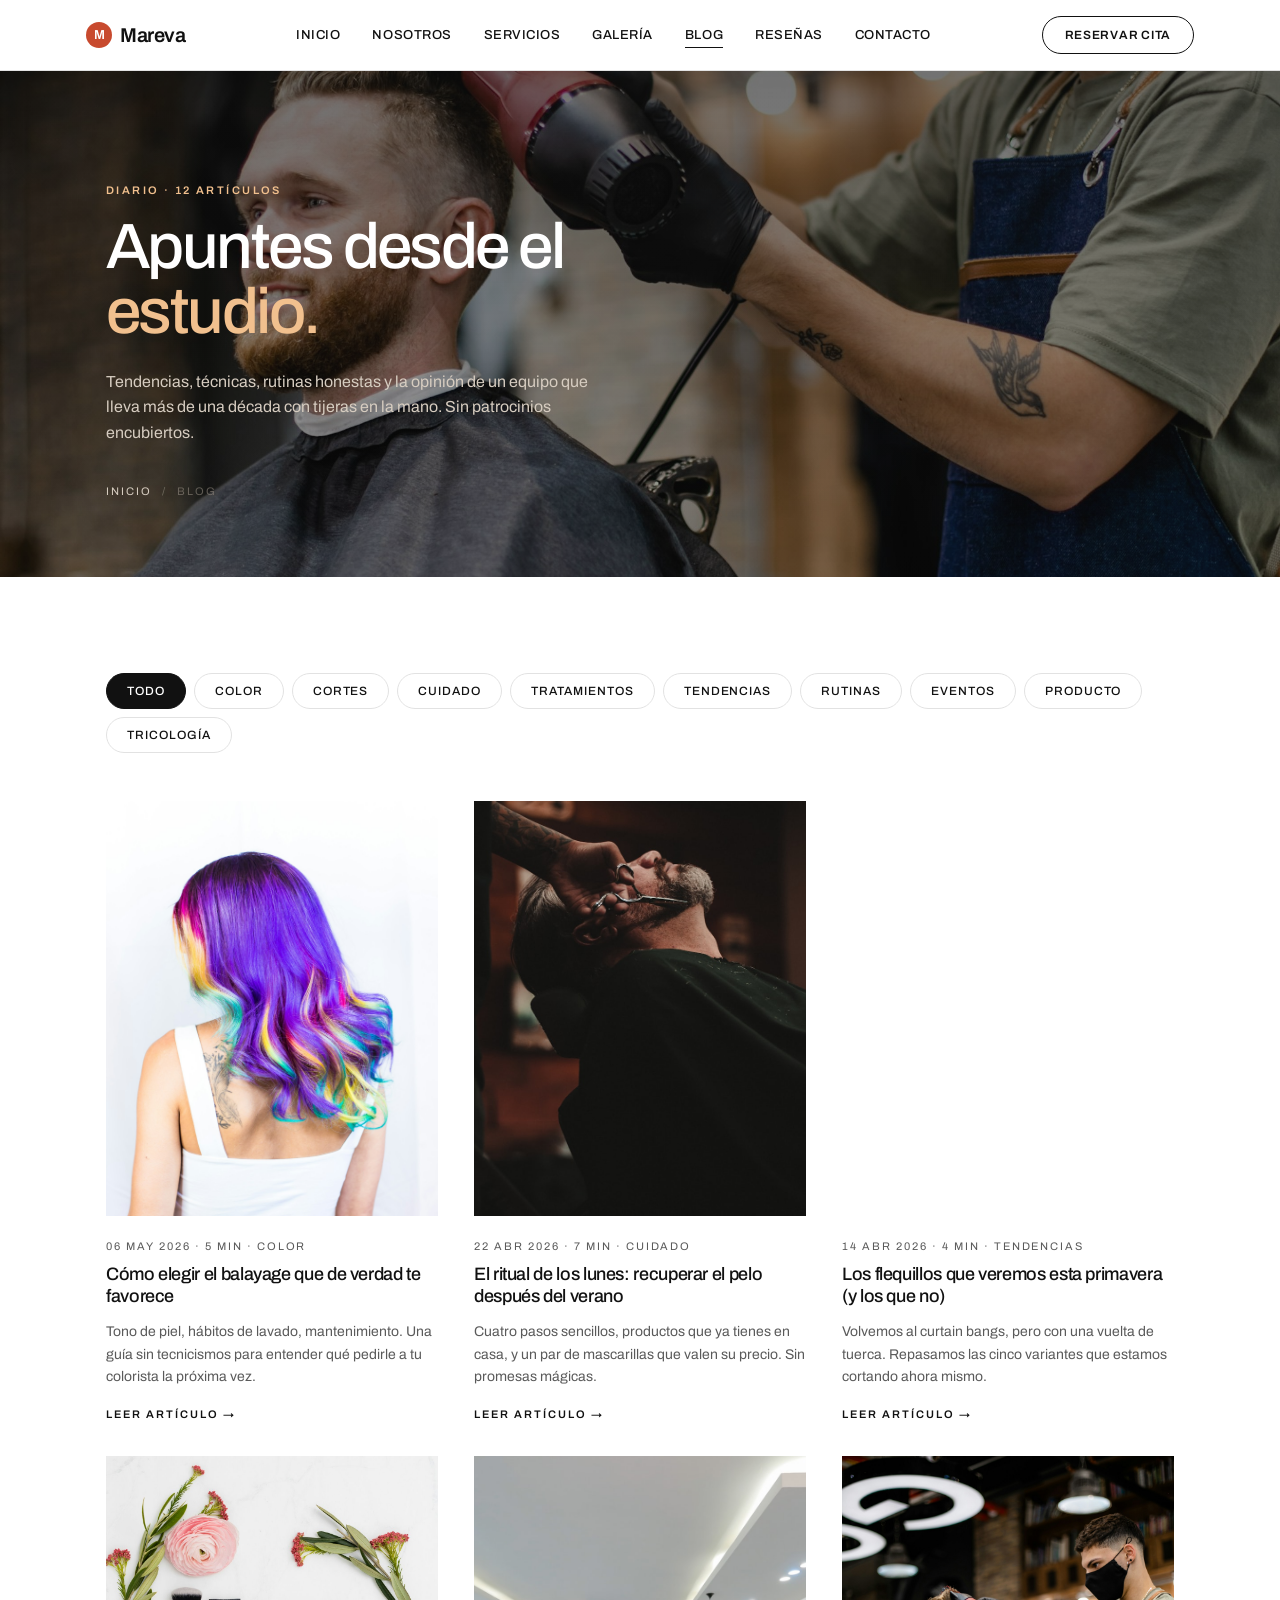
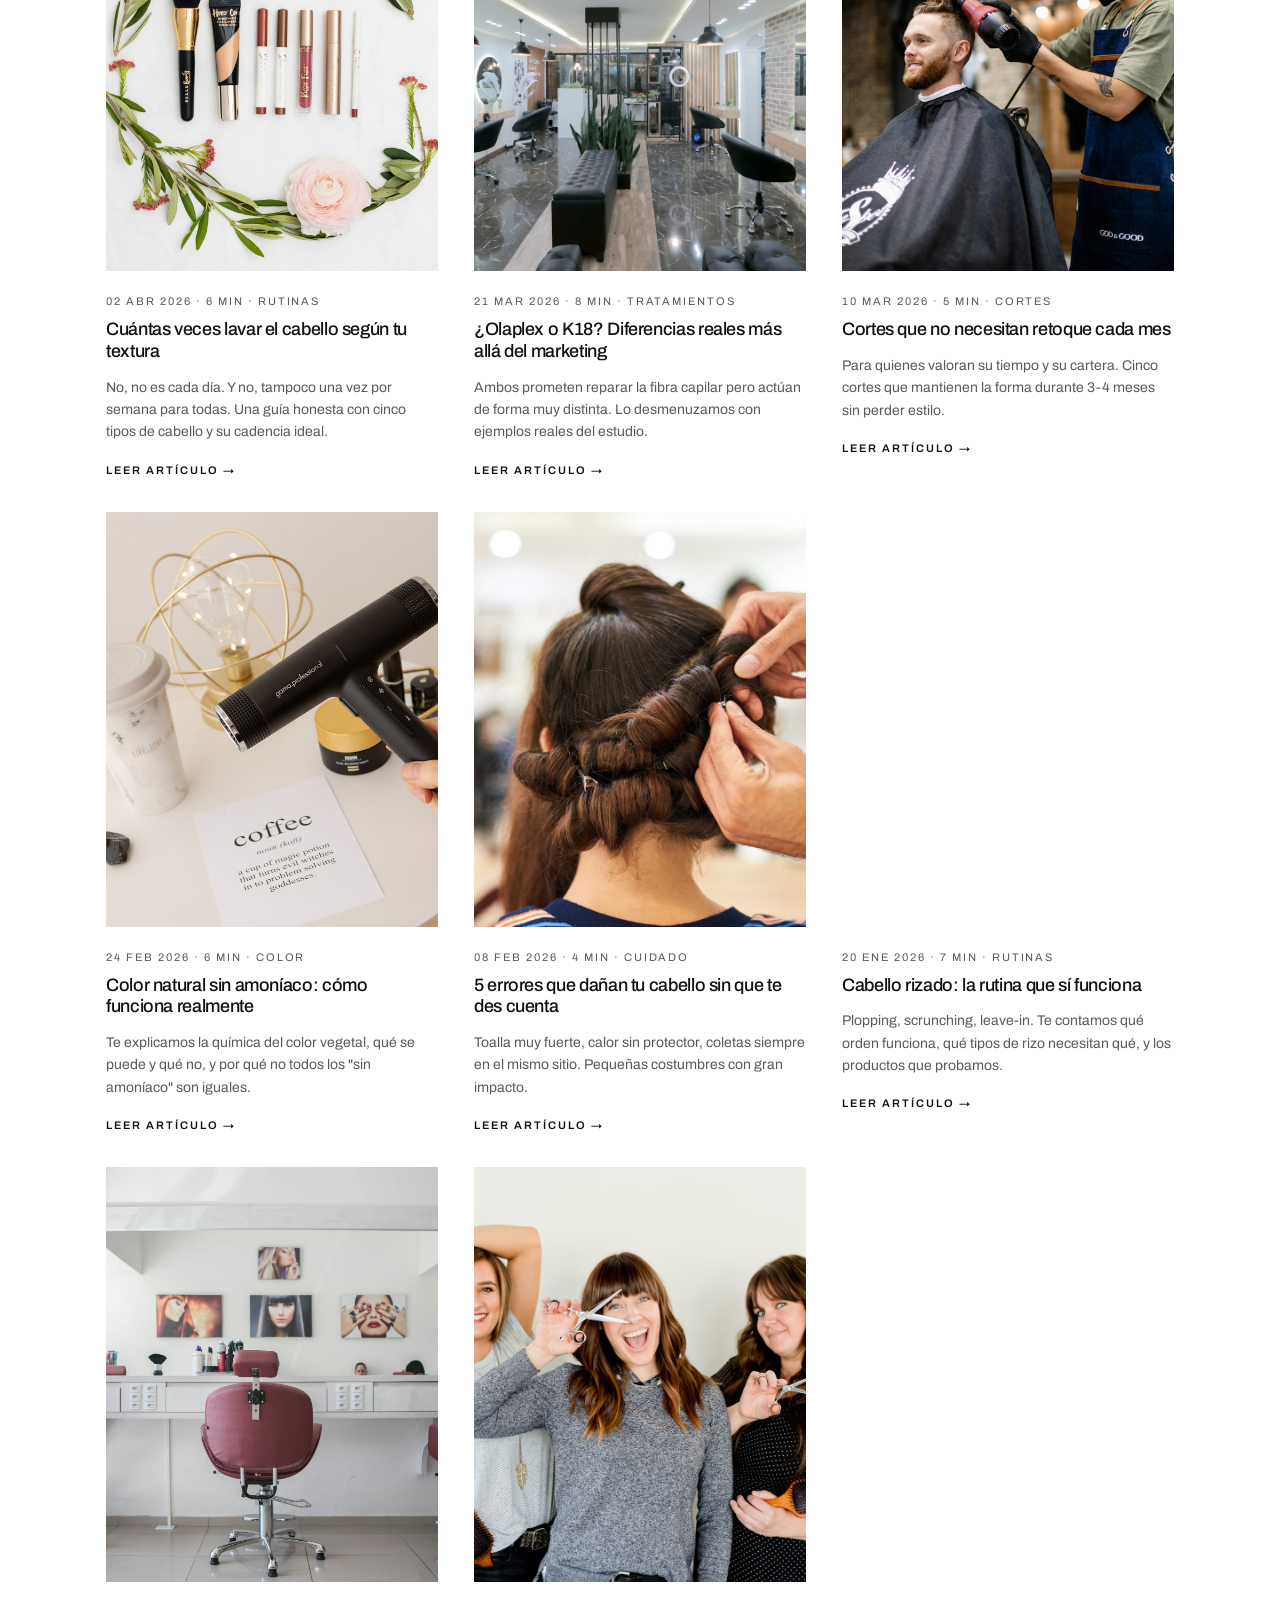
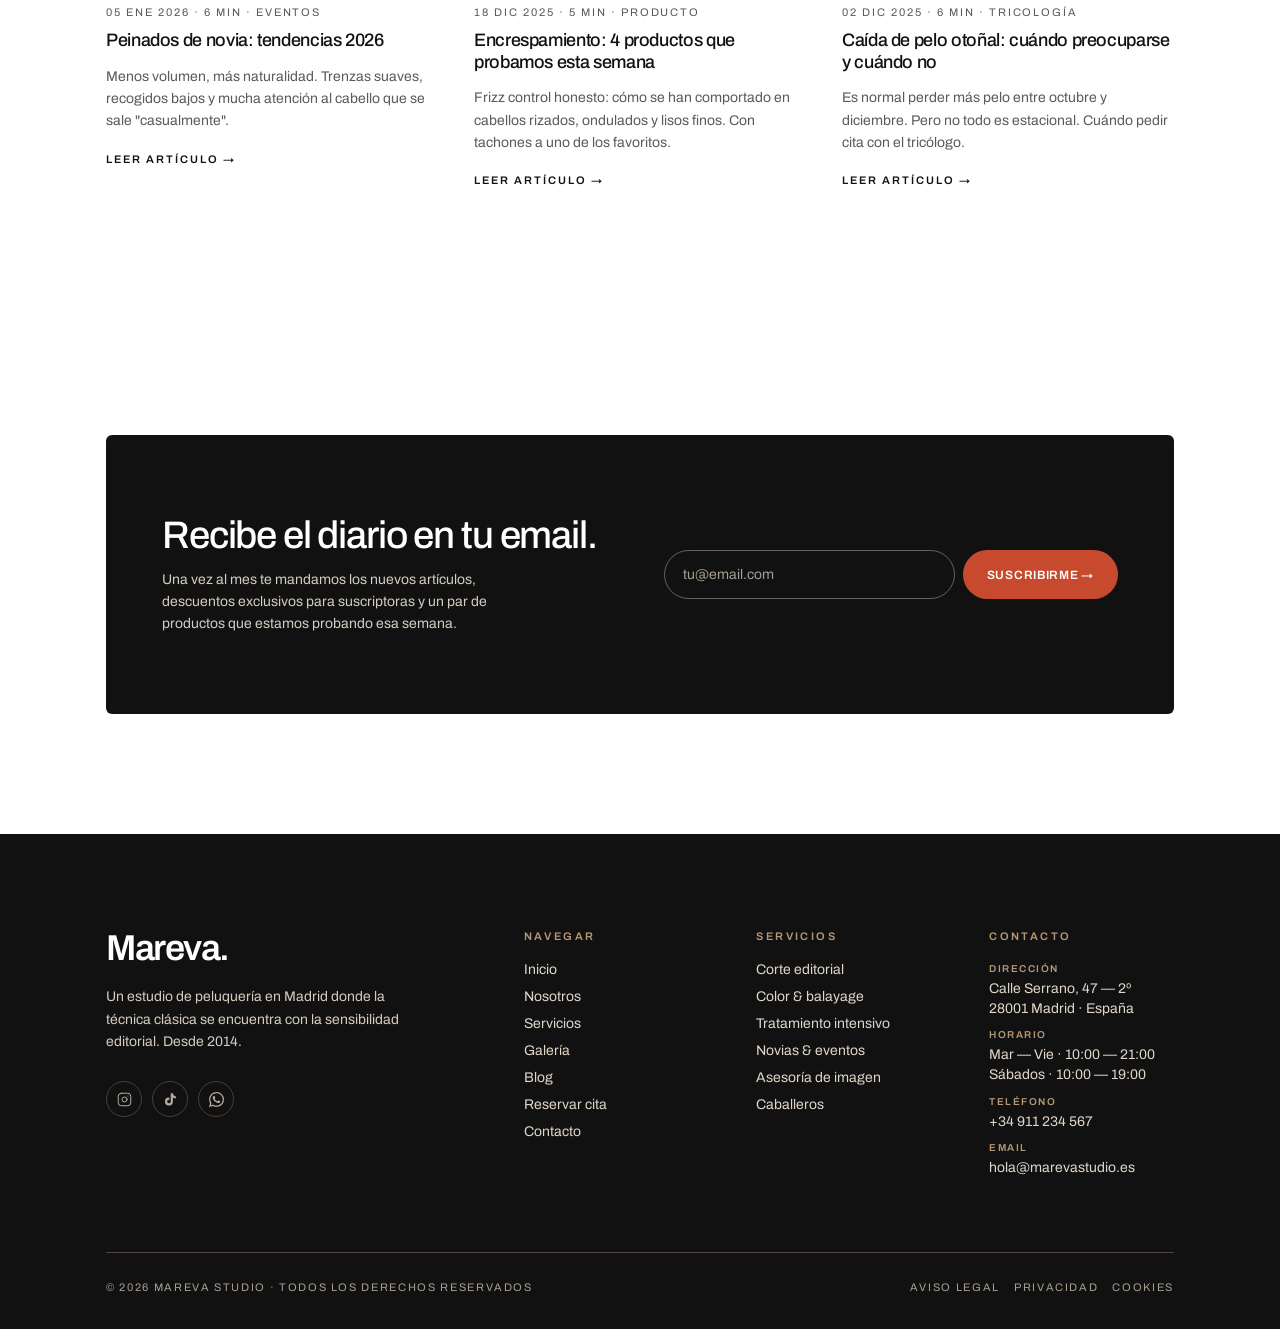
==== blog.html @ e7a245c0 "add: version extendida" ====
<!DOCTYPE html>
<html lang="es">
<head>
<meta charset="UTF-8" />
<meta name="viewport" content="width=device-width, initial-scale=1, viewport-fit=cover" />
<title>Diario · Mareva Studio</title>
<meta name="description" content="Artículos, tendencias, técnicas y rutinas. El diario del equipo de Mareva Studio." />
<link rel="preconnect" href="https://fonts.googleapis.com">
<link rel="preconnect" href="https://fonts.gstatic.com" crossorigin>
<link href="https://fonts.googleapis.com/css2?family=Archivo:wght@300;400;500;600;700&display=swap" rel="stylesheet">
<link rel="stylesheet" href="styles.css">
</head>
<body>

<header class="topbar is-solid" id="topbar">
  <div class="topbar-inner">
    <a href="index.html" class="brand"><span class="brand-mark">M</span> Mareva</a>
    <nav class="nav">
      <a href="index.html">Inicio</a>
      <a href="nosotros.html">Nosotros</a>
      <a href="servicios.html">Servicios</a>
      <a href="galeria.html">Galería</a>
      <a href="blog.html" class="active">Blog</a>
      <a href="reservas.html">Reseñas</a>
      <a href="contacto.html">Contacto</a>
    </nav>
    <a href="reservas.html" class="nav-cta">Reservar cita</a>
    <button class="menu-toggle" aria-label="Menú"><span></span><span></span><span></span></button>
  </div>
</header>

<!-- ============ PAGE HERO ============ -->
<section class="page-hero is-dark">
  <div class="page-hero-bg" style="--page-hero-img:url('images/photo-1605497788044-5a32c7078486.jpg')"></div>
  <div class="page-hero-content">
    <span class="eyebrow">Diario · 12 artículos</span>
    <h1>Apuntes desde el <em>estudio.</em></h1>
    <p class="lead">Tendencias, técnicas, rutinas honestas y la opinión de un equipo que lleva más de una década con tijeras en la mano. Sin patrocinios encubiertos.</p>
    <div class="breadcrumb"><a href="index.html">Inicio</a><span>/</span><span>Blog</span></div>
  </div>
</section>

<!-- ============ FILTROS + LISTADO ============ -->
<section>
  <div class="inner">
    <div class="blog-categories reveal" id="blog-categories"></div>
    <div id="blog-full" class="blog-grid stagger reveal"></div>
  </div>
</section>

<!-- ============ NEWSLETTER ============ -->
<section style="padding-bottom:120px">
  <div class="inner">
    <div class="newsletter reveal">
      <div>
        <h3>Recibe el diario en tu email.</h3>
        <p>Una vez al mes te mandamos los nuevos artículos, descuentos exclusivos para suscriptoras y un par de productos que estamos probando esa semana.</p>
      </div>
      <form class="newsletter-form" data-pretty>
        <input type="email" required placeholder="tu@email.com" />
        <button type="submit">Suscribirme →</button>
      </form>
    </div>
  </div>
</section>

<footer>
  <div class="inner">
    <div class="footer-grid">
      <div>
        <div class="footer-brand">Mareva.</div>
        <p class="footer-tag">Un estudio de peluquería en Madrid donde la técnica clásica se encuentra con la sensibilidad editorial. Desde 2014.</p>
        <div class="footer-social">
          <a href="#" aria-label="Instagram"><svg viewBox="0 0 24 24" fill="none" stroke="currentColor" stroke-width="1.6" stroke-linecap="round" stroke-linejoin="round"><rect x="2" y="2" width="20" height="20" rx="5"/><circle cx="12" cy="12" r="4"/><circle cx="17.5" cy="6.5" r="0.8" fill="currentColor" stroke="none"/></svg></a>
          <a href="#" aria-label="TikTok"><svg viewBox="0 0 24 24" fill="currentColor"><path d="M19.59 6.69a4.83 4.83 0 01-3.77-4.25V2h-3.45v13.67a2.89 2.89 0 01-2.88 2.5 2.89 2.89 0 01-2.89-2.89 2.89 2.89 0 012.89-2.89c.28 0 .54.04.79.1V9.01a6.27 6.27 0 00-.79-.05 6.34 6.34 0 00-6.34 6.34 6.34 6.34 0 006.34 6.34 6.34 6.34 0 006.33-6.34V8.69a8.18 8.18 0 004.78 1.52V6.72a4.85 4.85 0 01-1.01-.03z"/></svg></a>
          <a href="#" aria-label="WhatsApp"><svg viewBox="0 0 24 24" fill="currentColor"><path d="M17.472 14.382c-.297-.149-1.758-.867-2.03-.967-.273-.099-.471-.148-.67.15-.197.297-.767.966-.94 1.164-.173.199-.347.223-.644.075-.297-.15-1.255-.463-2.39-1.475-.883-.788-1.48-1.761-1.653-2.059-.173-.297-.018-.458.13-.606.134-.133.298-.347.446-.52.149-.174.198-.298.298-.497.099-.198.05-.371-.025-.52-.075-.149-.669-1.612-.916-2.207-.242-.579-.487-.5-.669-.51-.173-.008-.371-.01-.57-.01-.198 0-.52.074-.792.372-.272.297-1.04 1.016-1.04 2.479 0 1.462 1.065 2.875 1.213 3.074.149.198 2.096 3.2 5.077 4.487.709.306 1.262.489 1.694.625.712.227 1.36.195 1.871.118.571-.085 1.758-.719 2.006-1.413.248-.694.248-1.289.173-1.413-.074-.124-.272-.198-.57-.347m-5.421 7.403h-.004a9.87 9.87 0 01-5.031-1.378l-.361-.214-3.741.982.998-3.648-.235-.374a9.86 9.86 0 01-1.51-5.26c.001-5.45 4.436-9.884 9.888-9.884 2.64 0 5.122 1.03 6.988 2.898a9.825 9.825 0 012.893 6.994c-.003 5.45-4.437 9.884-9.885 9.884m8.413-18.297A11.815 11.815 0 0012.05 0C5.495 0 .16 5.335.157 11.892c0 2.096.547 4.142 1.588 5.945L.057 24l6.305-1.654a11.882 11.882 0 005.683 1.448h.005c6.554 0 11.89-5.335 11.893-11.893a11.821 11.821 0 00-3.48-8.413z"/></svg></a>
        </div>
      </div>
      <div><h6>Navegar</h6><ul><li><a href="index.html">Inicio</a></li><li><a href="nosotros.html">Nosotros</a></li><li><a href="servicios.html">Servicios</a></li><li><a href="galeria.html">Galería</a></li><li><a href="blog.html">Blog</a></li><li><a href="reservas.html">Reservar cita</a></li><li><a href="contacto.html">Contacto</a></li></ul></div>
      <div><h6>Servicios</h6><ul><li><a href="servicios.html#cortes">Corte editorial</a></li><li><a href="servicios.html#color">Color &amp; balayage</a></li><li><a href="servicios.html#tratamientos">Tratamiento intensivo</a></li><li><a href="servicios.html#eventos">Novias &amp; eventos</a></li><li><a href="servicios.html#asesoria">Asesoría de imagen</a></li><li><a href="servicios.html#cortes">Caballeros</a></li></ul></div>
      <div><h6>Contacto</h6><ul class="footer-contact-list"><li><strong>Dirección</strong>Calle Serrano, 47 — 2º<br>28001 Madrid · España</li><li><strong>Horario</strong>Mar — Vie · 10:00 — 21:00<br>Sábados · 10:00 — 19:00</li><li><strong>Teléfono</strong>+34 911 234 567</li><li><strong>Email</strong>hola@marevastudio.es</li></ul></div>
    </div>
    <div class="footer-bottom">
      <span>© 2026 Mareva Studio · Todos los derechos reservados</span>
      <div class="footer-bottom-links"><a href="#">Aviso legal</a><a href="#">Privacidad</a><a href="#">Cookies</a></div>
    </div>
  </div>
</footer>

<script src="data.js"></script>
<script src="script.js"></script>
</body>
</html>
---- styles.css ----
/* ============================================================
   Mareva Studio · Estilos compartidos multipágina
   - Tipografía Archivo · Paleta blanco/ink/terracota
   - Sistema de animaciones (reveal, stagger, parallax)
   - Microinteracciones (ripple, magnetic hover, lift)
   ============================================================ */

:root{
  --bg:        #ffffff;
  --bg-2:      #f5f5f5;
  --bg-3:      #ebebeb;
  --bg-4:      #e2e2e2;
  --ink:       #111111;
  --ink-2:     #5a5a5a;
  --ink-3:     #8a8a8a;
  --line:      #e2e2e2;
  --line-2:    #d6d6d6;
  --accent:    #c84a2e;
  --accent-2:  #a83d24;
  --gold:      #b9923a;
  --shadow:    0 1px 2px rgba(17,17,17,.04), 0 12px 32px -16px rgba(17,17,17,.18);
  --shadow-lg: 0 25px 50px -12px rgba(17,17,17,.25);
  --display: "Archivo", system-ui, sans-serif;
  --sans:    "Archivo", system-ui, sans-serif;
  --ease:    cubic-bezier(.22,.61,.36,1);
}

*{box-sizing:border-box;margin:0;padding:0}
html{scroll-behavior:smooth}
html,body{color:var(--ink);font-family:var(--sans);font-weight:400;-webkit-font-smoothing:antialiased}
body{
  overflow-x:hidden;
  background:var(--bg);
  min-height:100vh;
}
body.has-fixed-bg{
  background-image:
    linear-gradient(oklch(0 0 0 / .55), oklch(0 0 0 / .55)),
    var(--page-bg, url('images/photo-1521590832167-7bcbfaa6381f.jpg'));
  background-attachment:fixed;
  background-size:cover;
  background-position:center;
}
.inner{max-width:1180px;margin:0 auto;width:100%}
img{display:block;max-width:100%}
a{color:inherit;text-decoration:none}
button{font:inherit;color:inherit;background:none;border:0;cursor:pointer;touch-action:manipulation}
a{touch-action:manipulation}
::selection{background:var(--accent);color:var(--bg)}

/* =================== TOPBAR =================== */
.topbar{
  position:fixed;top:0;left:0;right:0;z-index:50;
  transition: background .3s, color .3s, padding .3s, box-shadow .3s;
  color:var(--bg);
}
.topbar-inner{
  max-width:1180px;margin:0 auto;
  display:flex;align-items:center;justify-content:space-between;
  padding:22px 36px;
  transition: padding .3s;
}
.topbar.scrolled{
  background:var(--bg);color:var(--ink);
  border-bottom:1px solid var(--line);
  box-shadow:0 1px 0 rgba(17,17,17,.04);
}
.topbar.scrolled .topbar-inner{padding:14px 36px}
/* Páginas internas (no hero a pantalla completa) ya empiezan con topbar sólido */
.topbar.is-solid{
  background:var(--bg);color:var(--ink);
  border-bottom:1px solid var(--line);
}
.topbar.is-solid .topbar-inner{padding:16px 36px}
.brand{
  font-family:var(--sans);font-weight:600;
  font-size:20px;letter-spacing:-0.02em;
  display:inline-flex;align-items:center;gap:8px;
}
.brand-mark{
  display:inline-block;
  width:26px;height:26px;border-radius:50%;
  background:var(--accent);color:#fff;
  font-size:13px;font-weight:600;letter-spacing:0;
  display:flex;align-items:center;justify-content:center;
  transition:transform .3s var(--ease);
}
.brand:hover .brand-mark{transform:rotate(-12deg) scale(1.06)}
.nav{display:flex;gap:32px;align-items:center}
.nav a{
  font-size:13px;font-weight:500;letter-spacing:0.04em;
  position:relative;padding:6px 0;text-transform:uppercase;
}
.nav a::after{
  content:"";position:absolute;left:0;bottom:0;height:1px;width:0;
  background:currentColor;transition:width .25s;
}
.nav a:hover::after, .nav a.active::after{width:100%}
.nav-cta{
  padding:11px 22px;border:1px solid currentColor;
  border-radius:999px;font-size:12px;font-weight:600;
  letter-spacing:0.06em;text-transform:uppercase;
  transition: background .2s, color .2s, transform .2s;
  position:relative;overflow:hidden;
}
.topbar.scrolled .nav-cta:hover, .topbar.is-solid .nav-cta:hover{background:var(--ink);color:var(--bg)}
.topbar:not(.scrolled):not(.is-solid) .nav-cta:hover{background:var(--bg);color:var(--ink)}
.nav-cta:active{transform:scale(.97)}

/* Burguer menú móvil */
.menu-toggle{
  display:none;
  width:40px;height:40px;border:1px solid currentColor;border-radius:50%;
  align-items:center;justify-content:center;
  position:relative;
}
.menu-toggle span{
  width:16px;height:1px;background:currentColor;
  position:absolute;left:50%;top:50%;transform:translate(-50%,-50%);
  transition:transform .25s var(--ease), opacity .2s;
}
.menu-toggle span:nth-child(1){transform:translate(-50%,-5px)}
.menu-toggle span:nth-child(3){transform:translate(-50%,5px)}
.menu-open .menu-toggle span:nth-child(1){transform:translate(-50%,0) rotate(45deg)}
.menu-open .menu-toggle span:nth-child(2){opacity:0}
.menu-open .menu-toggle span:nth-child(3){transform:translate(-50%,0) rotate(-45deg)}

/* =================== HERO HOME =================== */
.hero{
  position:relative;
  width:100%;height:92vh;min-height:620px;
  overflow:hidden;
}
.hero-img{
  position:absolute;inset:0;
  background:
    linear-gradient(180deg, oklch(.22 .02 50 / .55) 0%, oklch(.22 .02 50 / .15) 30%, oklch(.22 .02 50 / .6) 100%),
    var(--hero-img, url('images/photo-1521590832167-7bcbfaa6381f.jpg'));
  background-size: cover;
  background-position: center;
  transform-origin: center center;
  transition: transform .2s linear;
}
.hero-content{
  position:absolute;inset:0;
  display:flex;flex-direction:column;justify-content:flex-end;
  max-width:1180px;margin:0 auto;
  padding: 0 56px 140px;
  color:var(--bg);
}
.hero h1{
  font-family:var(--display);
  font-weight:500;
  font-size: clamp(40px, 5.5vw, 88px);
  line-height: 1;
  letter-spacing: -0.04em;
  max-width: 14ch;
  opacity:0;transform:translateY(24px);
  animation:hero-rise .8s var(--ease) .1s forwards;
}
.hero h1 em{font-style:normal;color:oklch(1 0 0 / .7)}
.hero-bottom{
  margin-top:36px;
  display:flex;justify-content:space-between;align-items:end;
  border-top:1px solid oklch(1 0 0 / .3);padding-top:22px;
  opacity:0;transform:translateY(16px);
  animation:hero-rise .8s var(--ease) .35s forwards;
}
.hero-bottom p{
  max-width:46ch;font-size:15px;line-height:1.55;
  color:oklch(1 0 0 / .85);
}
.hero-cta{
  display:inline-flex;align-items:center;gap:12px;
  padding:16px 28px;background:var(--bg);color:var(--ink);
  border-radius:999px;font-size:13px;font-weight:600;
  letter-spacing:0.06em;text-transform:uppercase;
  transition: transform .2s, background .2s, color .2s, box-shadow .25s;
  position:relative;overflow:hidden;
}
.hero-cta:hover{background:var(--accent);color:var(--bg);transform:translateY(-2px);box-shadow:0 14px 30px -10px rgba(200,74,46,.45)}
.hero-cta:active{transform:translateY(0) scale(.98)}

.scroll-tag{
  position:absolute;left:36px;top:50%;
  font-size:10px;letter-spacing:0.3em;
  text-transform:uppercase;color:oklch(1 0 0 / .7);
  writing-mode:vertical-rl;transform:rotate(180deg);
  display:flex;align-items:center;gap:14px;
}
.scroll-tag::after{
  content:"";width:1px;height:60px;background:currentColor;opacity:.6;
  animation:scroll-pulse 2s ease-in-out infinite;
}
@keyframes hero-rise{to{opacity:1;transform:translateY(0)}}
@keyframes scroll-pulse{
  0%,100%{transform:scaleY(.4);transform-origin:top;opacity:.4}
  50%{transform:scaleY(1);transform-origin:top;opacity:1}
}

/* =================== PAGE HEROES (subpáginas) =================== */
.page-hero{
  position:relative;
  padding:180px 0 80px;
  background:var(--bg-2);
  overflow:hidden;
}
.page-hero.is-dark{
  background:var(--ink);color:var(--bg);
}
.page-hero-bg{
  position:absolute;inset:0;
  background:
    linear-gradient(180deg, rgba(17,17,17,.62), rgba(17,17,17,.4)),
    var(--page-hero-img, url('images/photo-1560066984-138dadb4c035.jpg'));
  background-size:cover;background-position:center;
  z-index:0;will-change:transform;
}
.page-hero.is-dark .page-hero-content{position:relative;z-index:1;color:var(--bg)}
.page-hero-content{
  max-width:1180px;margin:0 auto;
  padding:0 56px;position:relative;z-index:1;
}
.page-hero .eyebrow{
  font-size:11px;letter-spacing:.22em;text-transform:uppercase;
  color:var(--accent);font-weight:600;margin-bottom:18px;
  display:inline-block;
}
.page-hero.is-dark .eyebrow{color:#f1c08e}
.page-hero h1{
  font-family:var(--display);font-weight:500;
  font-size:clamp(36px, 5vw, 76px);
  line-height:1.02;letter-spacing:-.04em;
  max-width:18ch;margin-bottom:24px;
}
.page-hero h1 em{font-style:normal;color:var(--accent)}
.page-hero.is-dark h1 em{color:#f1c08e}
.page-hero p.lead{
  font-size:16px;line-height:1.6;color:var(--ink-2);
  max-width:54ch;
}
.page-hero.is-dark p.lead{color:oklch(.85 .02 70)}
.breadcrumb{
  margin-top:40px;font-size:11px;letter-spacing:.18em;text-transform:uppercase;
  color:var(--ink-3);display:flex;gap:10px;align-items:center;
}
.breadcrumb a{color:var(--ink-2);transition:color .2s}
.breadcrumb a:hover{color:var(--accent)}
.breadcrumb span{opacity:.5}
.page-hero.is-dark .breadcrumb{color:oklch(.7 .02 70)}
.page-hero.is-dark .breadcrumb a{color:oklch(.85 .02 70)}

/* =================== SECCIONES BASE =================== */
section{padding:96px 0;position:relative}
section > .inner{padding:0 56px}
.section-title{
  font-family:var(--display);font-weight:500;
  font-size: clamp(28px, 3.4vw, 52px);
  line-height:1.05;letter-spacing:-.035em;
  margin-bottom:56px;
  max-width: 16ch;
}
.section-title em{color:var(--accent);font-style:normal}
.eyebrow{
  font-size:11px;letter-spacing:.22em;text-transform:uppercase;
  color:var(--accent);font-weight:600;
}
.section-header{
  display:flex;justify-content:space-between;align-items:flex-end;
  gap:40px;margin-bottom:56px;flex-wrap:wrap;
}
.section-header .section-title{margin-bottom:0}
.section-header .section-link{
  font-size:12px;letter-spacing:.14em;text-transform:uppercase;
  color:var(--ink);font-weight:600;
  display:inline-flex;align-items:center;gap:8px;
  border-bottom:1px solid currentColor;padding-bottom:4px;
  transition:color .2s, gap .25s var(--ease);
}
.section-header .section-link:hover{color:var(--accent);gap:14px}

/* =================== NOSOTROS (about) =================== */
#nosotros{background:var(--bg)}
.about{
  display:grid;grid-template-columns: 1fr 1fr;gap:80px;align-items:center;
}
.about-img{
  aspect-ratio: 4/3;
  background:
    linear-gradient(rgba(17,17,17,.05), rgba(17,17,17,.05)),
    var(--about-img, url('images/photo-1522337660859-02fbefca4702.jpg'));
  background-size:cover;
  background-position: center;
  position:relative;
  transition: transform .8s var(--ease);
  overflow:hidden;
}
.about-img.reveal.is-visible{transform:scale(1)}
.about-text p{font-size:15px;line-height:1.65;color:var(--ink-2);margin-bottom:18px;max-width:50ch}
.about-text p strong{color:var(--ink);font-weight:600}
.about-text .signature{
  font-family:var(--display);font-weight:500;font-size:24px;letter-spacing:-.02em;
  color:var(--ink);margin-top:36px;
}
.about-text .sig-name{
  font-size:12px;letter-spacing:0.18em;
  text-transform:uppercase;color:var(--ink-2);margin-top:10px;
}

/* =================== SERVICIOS (lista filas) =================== */
#servicios{background:var(--bg-2)}
.services-grid{
  display:flex;flex-direction:column;
  border-top:1px solid var(--line);
}
.service-row{
  display:grid;grid-template-columns: 1.4fr 2fr 1fr 60px;
  gap:32px;align-items:center;
  padding:38px 0;border-bottom:1px solid var(--line);
  cursor:pointer;transition: padding .25s var(--ease), background .25s;
  position:relative;
}
.service-row:hover{padding-left:24px;padding-right:24px;background:var(--bg-3)}
.service-row .name{
  font-family:var(--display);font-weight:500;
  font-size: clamp(20px, 2vw, 28px);line-height:1.05;letter-spacing:-.025em;
  transition:color .25s;
}
.service-row:hover .name{color:var(--accent)}
.service-row .desc{
  font-size:14px;line-height:1.55;color:var(--ink-2);
}
.service-row .price{
  font-family:var(--display);font-weight:500;font-size:20px;text-align:right;letter-spacing:-.02em;
}
.service-row .price small{
  display:block;font-style:normal;font-family:var(--sans);
  font-size:10px;letter-spacing:0.18em;color:var(--ink-2);text-transform:uppercase;margin-top:4px;
}
.service-row .arr{
  width:50px;height:50px;border:1px solid var(--ink);border-radius:50%;
  display:flex;align-items:center;justify-content:center;
  transition: background .25s, color .25s, transform .25s;
}
.service-row:hover .arr{background:var(--ink);color:var(--bg);transform:rotate(-45deg)}

/* Encabezado de categoría dentro de servicios.html */
.svc-category{
  font-family:var(--display);font-weight:500;
  font-size:24px;letter-spacing:-.02em;
  margin:60px 0 8px;padding-bottom:12px;
  border-bottom:1px solid var(--line);
  display:flex;justify-content:space-between;align-items:flex-end;
  color:var(--ink);
}
.svc-category small{
  font-family:var(--sans);font-weight:500;font-size:11px;
  letter-spacing:.18em;text-transform:uppercase;color:var(--ink-2);
}
.svc-category:first-child{margin-top:0}

/* Add-ons grid */
.addons-grid{
  display:grid;grid-template-columns:repeat(3,1fr);gap:20px;
  margin-top:36px;
}
.addon{
  border:1px solid var(--line);padding:28px;background:var(--bg);
  transition:border-color .25s, transform .25s var(--ease);
}
.addon:hover{border-color:var(--ink);transform:translateY(-3px)}
.addon h4{
  font-family:var(--display);font-weight:500;font-size:18px;letter-spacing:-.02em;
  margin-bottom:8px;
}
.addon p{font-size:13px;color:var(--ink-2);line-height:1.55;margin-bottom:14px}
.addon .addon-price{font-size:11px;letter-spacing:.18em;text-transform:uppercase;color:var(--accent);font-weight:600}

/* Tarjeta regalo / paquetes destacados */
.giftcard-band{
  background:var(--ink);color:var(--bg);
  padding:64px 56px;border-radius:6px;
  display:grid;grid-template-columns:2fr 1fr;gap:40px;align-items:center;
  margin-top:80px;position:relative;overflow:hidden;
}
.giftcard-band::before{
  content:"";position:absolute;inset:auto -80px -80px auto;
  width:280px;height:280px;border-radius:50%;
  background:radial-gradient(circle, rgba(200,74,46,.5), transparent 70%);
  filter:blur(40px);
}
.giftcard-band h3{
  font-family:var(--display);font-weight:500;
  font-size:clamp(28px, 3vw, 38px);letter-spacing:-.03em;line-height:1.1;
  margin-bottom:14px;
}
.giftcard-band p{font-size:15px;line-height:1.55;color:oklch(.85 .02 70);max-width:46ch}
.giftcard-band .modal-cta{
  width:fit-content;
  display:inline-flex;
  background:var(--accent);
}
.giftcard-band .modal-cta:hover{background:#fff;color:var(--ink)}

/* Filas de pase / packs */
.packs-grid{
  display:grid;grid-template-columns:repeat(3,1fr);gap:24px;margin-top:40px;
}
.pack{
  border:1px solid var(--line);padding:36px 32px;background:var(--bg);
  display:flex;flex-direction:column;gap:18px;
  transition: border-color .25s, transform .25s var(--ease), box-shadow .3s;
  position:relative;
}
.pack:hover{border-color:var(--ink);transform:translateY(-4px);box-shadow:var(--shadow)}
.pack.featured{border-color:var(--ink);background:var(--ink);color:var(--bg)}
.pack.featured small{color:oklch(.85 .02 70)}
.pack.featured .pack-tag{background:var(--accent);color:#fff}
.pack-tag{
  position:absolute;top:-10px;left:24px;
  font-size:10px;letter-spacing:.18em;text-transform:uppercase;
  background:var(--ink);color:#fff;padding:5px 10px;font-weight:600;
}
.pack h4{
  font-family:var(--display);font-weight:500;font-size:22px;letter-spacing:-.02em;
}
.pack .pack-price{
  font-family:var(--display);font-weight:500;font-size:36px;letter-spacing:-.04em;line-height:1;
}
.pack .pack-price small{font-family:var(--sans);font-size:12px;font-weight:500;letter-spacing:.14em;text-transform:uppercase;color:var(--ink-2);display:block;margin-top:4px}
.pack ul{list-style:none;display:flex;flex-direction:column;gap:8px;font-size:14px;color:var(--ink-2)}
.pack.featured ul{color:oklch(.88 .02 70)}
.pack ul li{padding-left:20px;position:relative}
.pack ul li::before{content:"";position:absolute;left:0;top:9px;width:10px;height:1px;background:var(--accent)}
.pack .modal-cta{margin-top:auto;width:100%;justify-content:center}

/* Modal Base */
.modal-backdrop{
  position:fixed;inset:0;z-index:80;
  background:oklch(0 0 0 / .4);
  backdrop-filter: blur(8px);
  opacity:0;pointer-events:none;
  transition:opacity .4s cubic-bezier(.4, 0, .2, 1);
  display:flex;align-items:center;justify-content:center;
}
.modal-backdrop.open{opacity:1;pointer-events:auto}

.modal-desktop{
  background:var(--bg);width:min(1080px, 90vw);max-height:85vh;overflow:hidden;
  display:grid;grid-template-columns: 1fr 1.2fr;
  box-shadow: 0 25px 50px -12px oklch(0 0 0 / .25);
  position: relative;
  opacity: 0; transform: scale(.95);
  transition: all .4s cubic-bezier(.2, .8, .2, 1);
}
.modal-backdrop.open .modal-desktop{opacity:1;transform:scale(1)}

.modal-desktop .m-img{
  position:relative;overflow:hidden;
  background:var(--svc-img, repeating-linear-gradient(135deg, oklch(.78 .04 50) 0 1px, oklch(.86 .03 55) 1px 9px));
  background-size:cover;background-position:center;
}
.modal-desktop .m-img::after{
  content:'';position:absolute;inset:0;
  background:linear-gradient(to bottom, transparent 60%, oklch(0 0 0 / .25));
}
.modal-desktop .m-content{padding:60px;overflow-y:auto}
.modal-desktop .modal-close{
  position:absolute;top:24px;right:24px;z-index:100;
}

.modal-body h3{
  font-family:var(--display);font-weight:500;
  font-size:36px;line-height:1.05;letter-spacing:-.03em;margin-bottom:24px;
}
.modal-body .lead{
  font-size:16px;line-height:1.6;color:var(--ink-2);margin-bottom:36px;
}
.modal-body h5{
  font-size:11px;letter-spacing:.22em;
  text-transform:uppercase;color:var(--ink);margin-bottom:16px;font-weight:600;
}
.modal-body ul{list-style:none;margin-bottom:32px}
.modal-body ul li{
  padding:14px 0;border-bottom:1px solid var(--line);
  font-size:14px;display:flex;justify-content:space-between;
}
.modal-body ul li span:last-child{color:var(--ink-2)}
.modal-meta{
  display:grid;grid-template-columns: repeat(3, 1fr);gap:24px;padding:28px 0;
  border-top:1px solid var(--line);border-bottom:1px solid var(--line);
  margin-bottom:32px;
}
.modal-meta div span{display:block;font-size:9px;letter-spacing:.15em;text-transform:uppercase;color:var(--ink-2);margin-bottom:6px}
.modal-meta div strong{font-family:var(--display);font-weight:500;font-size:18px;letter-spacing:-.02em}

.modal-cta{
  display:inline-flex;align-items:center;justify-content:center;gap:10px;
  padding:18px 30px;background:var(--ink);color:var(--bg);
  border-radius:999px;font-size:13px;font-weight:600;
  letter-spacing:0.06em;text-transform:uppercase;
  transition:background .2s, transform .2s, box-shadow .25s;
  position:relative;overflow:hidden;
}
.modal-cta:hover{background:var(--accent);transform:translateY(-2px);box-shadow:0 14px 30px -10px rgba(200,74,46,.45)}
.modal-cta:active{transform:scale(.98)}

.modal-close{
  width:40px;height:40px;border-radius:50%;border:1px solid var(--line);
  background: var(--bg);
  display:flex;align-items:center;justify-content:center;
  transition:background .2s, color .2s;
  font-size:14px;
}
.modal-close:hover{background:var(--ink);color:var(--bg);border-color:var(--ink)}

.modal-mobile-wrap{display:none}

/* =================== GALERÍA =================== */
#galeria{background:var(--bg)}
.gallery-wrap{
  display:grid;grid-template-columns: repeat(12, 1fr);gap:20px;
}
.gal{
  background:var(--bg-3);overflow:hidden;position:relative;
  background-size: cover;background-position: center;
  transition: transform .4s ease, box-shadow .4s;
  cursor:pointer;
}
.gal::after{
  content:'';position:absolute;inset:0;
  background:linear-gradient(180deg, transparent 60%, rgba(17,17,17,.45));
  opacity:0;transition:opacity .3s;
}
.gal:hover{transform:translateY(-6px);box-shadow:var(--shadow-lg)}
.gal:hover::after{opacity:1}
.gal-1{grid-column: span 5; height: 380px}
.gal-2{grid-column: span 4; height: 300px}
.gal-3{grid-column: span 3; height: 340px; margin-top:40px}
.gal-4{grid-column: span 4; height: 320px}
.gal-5{grid-column: span 5; height: 380px}
.gal-6{grid-column: span 3; height: 300px; margin-top:20px}

/* Filtros galería */
.gallery-filters{
  display:flex;flex-wrap:wrap;gap:8px;margin-bottom:48px;
}
.filter-pill{
  padding:10px 20px;border:1px solid var(--line);border-radius:999px;
  font-size:12px;letter-spacing:.08em;text-transform:uppercase;font-weight:500;
  background:var(--bg);color:var(--ink);
  transition:background .2s, color .2s, border-color .2s, transform .15s;
}
.filter-pill:hover{border-color:var(--ink)}
.filter-pill.active{background:var(--ink);color:var(--bg);border-color:var(--ink)}
.filter-pill:active{transform:scale(.96)}

/* Grid en galeria.html (más amplio) */
.gallery-full{
  display:grid;grid-template-columns:repeat(12,1fr);gap:18px;grid-auto-flow:dense;
}
.gallery-full .gal{
  cursor:pointer;
}
.gal-tag{
  position:absolute;left:14px;bottom:14px;
  font-size:10px;letter-spacing:.18em;text-transform:uppercase;
  color:#fff;background:rgba(17,17,17,.6);
  padding:5px 10px;backdrop-filter:blur(4px);
  z-index:2;opacity:0;transform:translateY(6px);
  transition:opacity .25s, transform .25s var(--ease);
}
.gal:hover .gal-tag{opacity:1;transform:translateY(0)}

/* Lightbox */
.lightbox{
  position:fixed;inset:0;z-index:90;
  background:rgba(17,17,17,.92);
  display:flex;align-items:center;justify-content:center;
  opacity:0;pointer-events:none;
  transition:opacity .3s var(--ease);
}
.lightbox.open{opacity:1;pointer-events:auto}
.lightbox-img{
  max-width:88vw;max-height:80vh;
  background-size:contain;background-repeat:no-repeat;background-position:center;
  width:1100px;height:80vh;
  transform:scale(.96);transition:transform .35s var(--ease);
}
.lightbox.open .lightbox-img{transform:scale(1)}
.lightbox-close{
  position:absolute;top:24px;right:24px;
  width:44px;height:44px;border-radius:50%;border:1px solid #fff;color:#fff;
  display:flex;align-items:center;justify-content:center;
  transition:background .2s, color .2s;
}
.lightbox-close:hover{background:#fff;color:var(--ink)}
.lightbox-nav{
  position:absolute;top:50%;transform:translateY(-50%);
  width:54px;height:54px;border-radius:50%;border:1px solid #fff;color:#fff;
  display:flex;align-items:center;justify-content:center;font-size:22px;
  transition:background .2s, color .2s;
}
.lightbox-nav:hover{background:#fff;color:var(--ink)}
.lightbox-prev{left:24px}
.lightbox-next{right:24px}
.lightbox-meta{
  position:absolute;bottom:36px;left:50%;transform:translateX(-50%);
  color:rgba(255,255,255,.85);font-size:12px;letter-spacing:.18em;text-transform:uppercase;
  display:flex;gap:14px;align-items:center;
}
.lightbox-meta strong{color:#fff;font-weight:600}

/* =================== BLOG =================== */
#blog{background:var(--bg-2)}
.blog-grid{
  display:grid;grid-template-columns:repeat(3,1fr);gap:36px;
}
.post{display:flex;flex-direction:column;cursor:pointer}
.post-img{
  aspect-ratio: 4/5;
  margin-bottom:24px;overflow:hidden;
  position:relative;
  background-size:cover;background-position:center;
  transition: transform .4s var(--ease);
}
.post-img::after{
  content:"";position:absolute;inset:0;
  background:linear-gradient(180deg, transparent 50%, rgba(17,17,17,.35));
  opacity:0;transition:opacity .3s;
}
.post:hover .post-img{transform:scale(1.02)}
.post:hover .post-img::after{opacity:1}
.post .meta{
  font-size:11px;letter-spacing:0.18em;
  text-transform:uppercase;color:var(--ink-2);margin-bottom:12px;
}
.post h3{
  font-family:var(--display);font-weight:500;
  font-size:18px;line-height:1.2;letter-spacing:-.02em;
  transition:color .25s;
}
.post:hover h3{color:var(--accent)}
.post p{
  font-size:14px;line-height:1.6;color:var(--ink-2);margin-top:14px;
}
.post .read{
  margin-top:20px;font-size:11px;letter-spacing:0.18em;
  text-transform:uppercase;color:var(--ink);font-weight:600;
  display:inline-flex;align-items:center;gap:8px;
  transition:gap .25s var(--ease), color .2s;
}
.post:hover .read{gap:14px;color:var(--accent)}

/* Blog index — listado largo */
.blog-categories{
  display:flex;flex-wrap:wrap;gap:8px;margin-bottom:48px;
}

/* =================== CONTACTO =================== */
#contacto{background:var(--bg)}
.contact{
  display:grid;grid-template-columns: 1.1fr 1fr;gap:80px;align-items:start;
}
.contact-info h3{
  font-family:var(--display);font-weight:500;
  font-size:24px;line-height:1.15;letter-spacing:-.03em;margin-bottom:28px;
}
.info-block{
  display:grid;grid-template-columns: 140px 1fr;gap:24px;
  padding:22px 0;border-top:1px solid var(--line);
}
.info-block:last-of-type{border-bottom:1px solid var(--line)}
.info-block .k{
  font-size:11px;letter-spacing:.2em;
  text-transform:uppercase;color:var(--ink-2);
}
.info-block .v{font-size:15px;line-height:1.55}
.info-block .v strong{font-family:var(--sans);font-weight:600;font-size:17px;display:block;margin-bottom:6px}
.info-block .v a{color:var(--ink);border-bottom:1px solid var(--line);transition:border-color .2s, color .2s}
.info-block .v a:hover{color:var(--accent);border-color:var(--accent)}

.contact-form{
  background:var(--bg);padding:44px;border:1px solid var(--line);
  position:relative;
}
.contact-form-header{
  margin-bottom:28px;padding-bottom:24px;border-bottom:1px solid var(--line);
}
.contact-form-header h4{
  font-family:var(--display);font-weight:500;font-size:22px;letter-spacing:-.02em;margin-bottom:6px;
}
.contact-form-header p{font-size:13px;color:var(--ink-2)}
.field{margin-bottom:20px}
.field label{
  display:block;font-size:11px;letter-spacing:.2em;
  text-transform:uppercase;color:var(--ink-2);margin-bottom:10px;font-weight:600;
}
.field input, .field select, .field textarea{
  width:100%;padding:14px 14px;border:1px solid var(--line);
  background:var(--bg);font:inherit;font-size:14px;color:var(--ink);
  transition: border-color .2s, background .2s;outline:none;
  border-radius:2px;
  appearance:none;-webkit-appearance:none;-moz-appearance:none;
}
.field input:focus, .field select:focus, .field textarea:focus{
  border-color:var(--ink);
}
.field input::placeholder, .field textarea::placeholder{color:#a0a0a0}
.field select{
  background-image: url("data:image/svg+xml;utf8,<svg xmlns='http://www.w3.org/2000/svg' width='12' height='8' viewBox='0 0 12 8'><path d='M1 1l5 5 5-5' stroke='%23111' stroke-width='1.5' fill='none' stroke-linecap='round' stroke-linejoin='round'/></svg>");
  background-repeat:no-repeat;
  background-position: right 14px center;
  padding-right:40px;
  cursor:pointer;
}
.field input[type="date"], .field input[type="time"]{
  cursor:pointer;font-family:inherit;color:var(--ink);
}
.field input[type="date"]::-webkit-calendar-picker-indicator{cursor:pointer;opacity:.6;filter: grayscale(1)}
.field input[type="date"]::-webkit-calendar-picker-indicator:hover{opacity:1}
.field textarea{resize:vertical;min-height:90px}
.row-2{display:grid;grid-template-columns:1fr 1fr;gap:24px}
.field-check{
  display:flex;align-items:flex-start;gap:10px;font-size:13px;color:var(--ink-2);line-height:1.5;
  margin-bottom:8px;
}
.field-check input[type=checkbox]{
  width:16px;height:16px;flex-shrink:0;margin-top:3px;accent-color:var(--accent);
}
.field-check a{color:var(--ink);border-bottom:1px solid currentColor}
.submit{
  margin-top:20px;width:100%;padding:18px;background:var(--ink);color:var(--bg);
  border-radius:999px;font-size:13px;font-weight:600;letter-spacing:0.06em;
  text-transform:uppercase;transition: background .2s, transform .15s, box-shadow .25s;
  position:relative;overflow:hidden;
}
.submit:hover{background:var(--accent);box-shadow:0 14px 30px -10px rgba(200,74,46,.45)}
.submit:active{transform:scale(.99)}

/* Booking page — secciones específicas */
.booking-info-grid{
  display:grid;grid-template-columns:repeat(3,1fr);gap:24px;margin-bottom:60px;
}
.booking-info-card{
  border:1px solid var(--line);padding:30px;
  display:flex;flex-direction:column;gap:10px;
  transition:border-color .25s, transform .25s var(--ease);
}
.booking-info-card:hover{border-color:var(--ink);transform:translateY(-4px)}
.booking-info-card .ic{
  width:42px;height:42px;border-radius:50%;
  background:var(--bg-2);color:var(--ink);
  display:flex;align-items:center;justify-content:center;
  font-family:var(--display);font-weight:500;font-size:18px;letter-spacing:-.02em;
  margin-bottom:8px;
}
.booking-info-card h4{font-family:var(--display);font-weight:500;font-size:18px;letter-spacing:-.02em}
.booking-info-card p{font-size:13px;color:var(--ink-2);line-height:1.55}

.hours-grid{
  display:grid;grid-template-columns:repeat(4,1fr);gap:18px;margin-top:36px;
}
.hours-card{
  border:1px solid var(--line);padding:26px 22px;
  display:flex;flex-direction:column;gap:6px;
  transition:border-color .25s, transform .25s var(--ease);
}
.hours-card:hover{border-color:var(--ink);transform:translateY(-3px)}
.hours-card .day{
  font-family:var(--display);font-weight:500;font-size:14px;letter-spacing:-.01em;
  color:var(--ink-2);
}
.hours-card .hour{
  font-family:var(--display);font-weight:500;font-size:18px;letter-spacing:-.02em;
}
.hours-card.closed .hour{color:var(--ink-3)}
.hours-card .small{font-size:11px;letter-spacing:.14em;text-transform:uppercase;color:var(--ink-3);margin-top:6px}

/* FAQ accordion */
.faq-list{
  border-top:1px solid var(--line);margin-top:24px;
}
.faq-item{
  border-bottom:1px solid var(--line);
}
.faq-item summary{
  list-style:none;cursor:pointer;
  padding:24px 0;display:flex;justify-content:space-between;align-items:center;gap:24px;
  font-family:var(--display);font-weight:500;font-size:18px;letter-spacing:-.02em;
  transition:color .25s;
}
.faq-item summary::-webkit-details-marker{display:none}
.faq-item summary:hover{color:var(--accent)}
.faq-item summary::after{
  content:"+";font-family:var(--sans);font-weight:300;font-size:24px;
  width:32px;height:32px;border:1px solid var(--line);border-radius:50%;
  display:flex;align-items:center;justify-content:center;
  transition:transform .3s var(--ease), background .25s, color .25s;
  flex-shrink:0;
}
.faq-item[open] summary::after{transform:rotate(45deg);background:var(--ink);color:#fff;border-color:var(--ink)}
.faq-item .faq-answer{
  padding:0 0 24px;font-size:14px;line-height:1.65;color:var(--ink-2);max-width:62ch;
}

/* =================== TEAM (nosotros.html) =================== */
.team-grid{
  display:grid;grid-template-columns:repeat(3,1fr);gap:36px;margin-top:40px;
}
.team-card{
  display:flex;flex-direction:column;cursor:default;
}
.team-photo{
  aspect-ratio:3/4;margin-bottom:20px;
  background-size:cover;background-position:center;
  position:relative;overflow:hidden;
  transition:transform .35s var(--ease);
}
.team-photo::after{
  content:'';position:absolute;inset:0;
  background:linear-gradient(180deg, transparent 50%, rgba(17,17,17,.55));
  opacity:0;transition:opacity .3s;
}
.team-card:hover .team-photo{transform:translateY(-4px)}
.team-card:hover .team-photo::after{opacity:1}
.team-name{
  font-family:var(--display);font-weight:500;font-size:20px;letter-spacing:-.02em;
}
.team-role{
  font-size:11px;letter-spacing:.18em;text-transform:uppercase;
  color:var(--accent);font-weight:600;margin-top:6px;
}
.team-bio{
  font-size:14px;color:var(--ink-2);line-height:1.6;margin-top:14px;
}
.team-tags{
  margin-top:14px;display:flex;flex-wrap:wrap;gap:6px;
}
.team-tag{
  font-size:10px;letter-spacing:.14em;text-transform:uppercase;
  padding:4px 8px;border:1px solid var(--line);
  color:var(--ink-2);
}

/* Timeline */
.timeline{
  display:flex;flex-direction:column;gap:0;
  border-top:1px solid var(--line);margin-top:40px;
}
.timeline-item{
  display:grid;grid-template-columns:140px 1fr 1fr;gap:32px;
  padding:36px 0;border-bottom:1px solid var(--line);
  align-items:start;
}
.timeline-item .year{
  font-family:var(--display);font-weight:500;font-size:32px;letter-spacing:-.04em;line-height:1;
  color:var(--accent);
}
.timeline-item h4{
  font-family:var(--display);font-weight:500;font-size:22px;letter-spacing:-.02em;line-height:1.15;
}
.timeline-item p{font-size:14px;line-height:1.65;color:var(--ink-2)}

/* Filosofía / pilares */
.pillars-grid{
  display:grid;grid-template-columns:repeat(4,1fr);gap:32px;margin-top:60px;
}
.pillar{
  border-top:2px solid var(--ink);padding-top:24px;
  display:flex;flex-direction:column;gap:14px;
  transition:border-color .25s;
}
.pillar:hover{border-color:var(--accent)}
.pillar .pillar-num{
  font-family:var(--display);font-weight:500;font-size:14px;letter-spacing:-.01em;
  color:var(--accent);
}
.pillar h4{
  font-family:var(--display);font-weight:500;font-size:22px;letter-spacing:-.02em;line-height:1.15;
}
.pillar p{font-size:14px;color:var(--ink-2);line-height:1.6}

/* Premios */
.awards-grid{
  display:grid;grid-template-columns:repeat(4,1fr);gap:24px;margin-top:40px;
}
.award{
  border:1px solid var(--line);padding:30px 24px;
  display:flex;flex-direction:column;gap:8px;
  transition:border-color .25s, transform .25s var(--ease);
}
.award:hover{border-color:var(--ink);transform:translateY(-3px)}
.award .award-year{
  font-family:var(--display);font-weight:500;font-size:14px;color:var(--accent);letter-spacing:-.01em;
}
.award h5{
  font-family:var(--display);font-weight:500;font-size:18px;letter-spacing:-.02em;line-height:1.2;
}
.award p{font-size:12px;color:var(--ink-2);line-height:1.5;letter-spacing:.04em}

/* Marcas / partners */
.brands-strip{
  display:grid;grid-template-columns:repeat(6,1fr);gap:24px;
  margin-top:48px;border-top:1px solid var(--line);border-bottom:1px solid var(--line);
  padding:36px 0;
}
.brand-logo{
  text-align:center;
  font-family:var(--display);font-weight:500;font-size:22px;letter-spacing:-.02em;
  color:var(--ink-3);
  transition:color .25s, transform .25s var(--ease);
  cursor:default;
}
.brand-logo:hover{color:var(--ink);transform:scale(1.05)}

/* =================== TESTIMONIOS =================== */
#testimonios{
  background:oklch(.97 0 0 / .75);
  backdrop-filter:blur(6px);-webkit-backdrop-filter:blur(6px);
}
.testimonios-rating{
  display:flex;align-items:center;gap:20px;
  margin-top:32px;margin-bottom:36px;
  padding-bottom:32px;border-bottom:1px solid var(--line);
}
.rating-score{
  font-family:var(--display);font-size:56px;font-weight:500;
  line-height:1;letter-spacing:-.04em;
}
.rating-right{display:flex;flex-direction:column;gap:6px}
.rating-stars{color:#fbbc04;font-size:22px;letter-spacing:2px}
.rating-count{font-size:13px;color:var(--ink-2)}
.rating-google{
  display:flex;align-items:center;gap:6px;
  font-size:12px;font-weight:600;letter-spacing:.05em;color:var(--ink-2);
}
.rating-google svg{width:18px;height:18px;flex-shrink:0}

.testimonios-carousel{position:relative;overflow:hidden}
.testimonios-track{
  display:flex;transition:transform .5s cubic-bezier(.4,0,.2,1);
}
.testimonio{flex:0 0 calc(100% / 3);min-width:0;padding:0 8px}
.testimonio-card{
  background:var(--bg);border:1px solid var(--line);
  border-radius:12px;padding:24px;
  display:flex;flex-direction:column;gap:14px;height:100%;
  transition:transform .25s var(--ease), box-shadow .3s, border-color .25s;
}
.testimonio-card:hover{transform:translateY(-3px);box-shadow:var(--shadow);border-color:var(--ink)}
.testimonio-header{display:flex;align-items:center;gap:12px}
.testimonio-avatar{
  width:42px;height:42px;border-radius:50%;flex-shrink:0;
  display:flex;align-items:center;justify-content:center;
  font-size:17px;font-weight:600;color:#fff;
}
.testimonio-meta{display:flex;flex-direction:column;gap:2px;min-width:0}
.testimonio-meta strong{font-size:14px;font-weight:600;white-space:nowrap;overflow:hidden;text-overflow:ellipsis}
.testimonio-meta time{font-size:12px;color:var(--ink-2)}
.testimonio-stars{color:#fbbc04;font-size:14px;letter-spacing:1px}
.testimonio-text{font-size:14px;line-height:1.65;color:var(--ink-2);flex:1}
.testimonio-source{
  display:flex;align-items:center;gap:5px;margin-top:4px;
  font-size:11px;color:var(--ink-2);letter-spacing:.04em;
}
.testimonio-source svg{width:14px;height:14px;flex-shrink:0}
.testimonios-controls{
  display:flex;align-items:center;justify-content:center;gap:20px;
  padding:32px 0 0;
}
.test-btn{
  width:44px;height:44px;border-radius:50%;border:1px solid var(--ink);
  display:flex;align-items:center;justify-content:center;font-size:16px;
  transition:background .2s,color .2s, transform .15s;background:var(--bg);
}
.test-btn:hover{background:var(--ink);color:var(--bg)}
.test-btn:active{transform:scale(.94)}
.test-dots{display:flex;gap:7px;align-items:center}
.test-dot{
  width:7px;height:7px;border-radius:50%;
  background:var(--line);border:0;padding:0;
  transition:background .25s,transform .25s;cursor:pointer;
}
.test-dot.active{background:var(--ink);transform:scale(1.4)}

/* =================== MAPA =================== */
.contact-map{
  margin-top:48px;height:380px;
  border:1px solid var(--line);overflow:hidden;
  position:relative;
}
.contact-map iframe{width:100%;height:100%;border:0;display:block}
.map-link{
  display:inline-flex;align-items:center;gap:8px;
  margin-top:18px;font-size:12px;letter-spacing:.14em;text-transform:uppercase;
  color:var(--ink);font-weight:600;
  border-bottom:1px solid currentColor;padding-bottom:4px;
  transition:color .2s, gap .25s var(--ease);
}
.map-link:hover{color:var(--accent);gap:14px}

/* =================== HOW TO ARRIVE =================== */
.arrive-grid, .get-there-grid{
  display:grid;grid-template-columns:repeat(3,1fr);gap:24px;margin-top:36px;
}
.arrive-card, .get-there-card{
  border:1px solid var(--line);padding:32px 28px;background:var(--bg);
  display:flex;flex-direction:column;gap:8px;
  transition:border-color .25s, transform .25s var(--ease), box-shadow .3s;
}
.arrive-card:hover, .get-there-card:hover{border-color:var(--ink);transform:translateY(-4px);box-shadow:var(--shadow)}
.arrive-card .a-mode{font-size:11px;letter-spacing:.18em;text-transform:uppercase;color:var(--accent);font-weight:600}
.arrive-card h4, .get-there-card h4{font-family:var(--display);font-weight:500;font-size:20px;letter-spacing:-.02em;margin-top:6px}
.arrive-card p, .get-there-card p{font-size:14px;color:var(--ink-2);line-height:1.6}
.gt-ic{
  font-size:28px;width:54px;height:54px;border-radius:50%;
  background:var(--bg-2);
  display:flex;align-items:center;justify-content:center;
  margin-bottom:8px;
  transition: background .25s, transform .3s var(--ease);
}
.get-there-card:hover .gt-ic{background:var(--accent);transform:rotate(-8deg) scale(1.05)}

/* =================== CONTACT CHANNELS =================== */
.contact-channels{
  display:grid;grid-template-columns:repeat(3,1fr);gap:20px;
}
.contact-channel{
  display:flex;flex-direction:column;gap:6px;
  padding:32px 28px;border:1px solid var(--line);background:var(--bg);
  transition:border-color .25s, transform .25s var(--ease), box-shadow .3s;
  cursor:pointer;
}
.contact-channel:hover{border-color:var(--ink);transform:translateY(-4px);box-shadow:var(--shadow)}
.contact-channel .cc-ic{
  font-size:24px;width:48px;height:48px;border-radius:50%;
  background:var(--bg-2);display:flex;align-items:center;justify-content:center;
  margin-bottom:10px;
  transition:background .25s, transform .25s var(--ease);
}
.contact-channel:hover .cc-ic{background:var(--accent);transform:rotate(-6deg)}
.contact-channel h4{
  font-family:var(--display);font-weight:500;font-size:18px;letter-spacing:-.02em;
}
.contact-channel strong{
  font-size:15px;font-weight:600;color:var(--ink);margin-top:2px;
  word-break:break-word;
}
.contact-channel p{font-size:12px;color:var(--ink-2);letter-spacing:.04em;margin-top:4px}

/* =================== NEWSLETTER =================== */
.newsletter{
  background:var(--ink);color:var(--bg);
  padding:80px 56px;border-radius:6px;
  display:grid;grid-template-columns:1fr 1fr;gap:48px;align-items:center;
  margin-top:56px;
}
.newsletter h3{
  font-family:var(--display);font-weight:500;
  font-size:clamp(28px, 3vw, 40px);letter-spacing:-.03em;line-height:1.05;margin-bottom:14px;
}
.newsletter p{font-size:14px;color:oklch(.85 .02 70);max-width:48ch;line-height:1.55}
.newsletter-form{
  display:flex;gap:8px;
}
.newsletter-form input{
  flex:1;padding:16px 18px;background:transparent;border:1px solid oklch(.5 .01 70);color:#fff;
  font:inherit;font-size:14px;border-radius:999px;outline:none;
  transition:border-color .2s;
}
.newsletter-form input::placeholder{color:oklch(.7 .02 70)}
.newsletter-form input:focus{border-color:#fff}
.newsletter-form button{
  padding:16px 24px;background:var(--accent);color:#fff;
  border-radius:999px;font-size:12px;font-weight:600;letter-spacing:.06em;text-transform:uppercase;
  transition:background .2s, transform .15s;
}
.newsletter-form button:hover{background:#fff;color:var(--ink)}
.newsletter-form button:active{transform:scale(.97)}

/* =================== FOOTER =================== */
footer{
  background:var(--ink);color:var(--bg);
  padding:96px 0 36px;
}
footer > .inner{padding:0 56px}
.footer-grid{
  display:grid;grid-template-columns: 2fr 1fr 1fr 1fr;gap:48px;margin-bottom:64px;
}
.footer-brand{font-family:var(--display);font-weight:600;font-size:36px;line-height:1;letter-spacing:-.04em;margin-bottom:20px}
.footer-tag{font-size:14px;line-height:1.6;color:oklch(.85 .02 70);max-width:38ch}
footer h6{
  font-size:11px;letter-spacing:.22em;
  text-transform:uppercase;color:oklch(.7 .06 70);margin-bottom:20px;font-weight:600;
}
footer ul{list-style:none}
footer ul li{margin-bottom:12px;font-size:14px;color:oklch(.88 .02 70);transition:color .2s;}
footer ul li a{cursor:pointer;display:inline-block;transition:color .2s, transform .2s}
footer ul li a:hover{color:var(--bg);transform:translateX(2px)}
.footer-social{display:flex;gap:10px;margin-top:28px}
.footer-social a{
  width:36px;height:36px;border-radius:50%;
  border:1px solid oklch(.38 .02 50);
  display:flex;align-items:center;justify-content:center;
  color:oklch(.75 .02 70);
  transition:background .2s,border-color .2s,color .2s, transform .25s var(--ease);
}
.footer-social a:hover{background:var(--bg);border-color:var(--bg);color:var(--ink);transform:translateY(-3px)}
.footer-social svg{width:15px;height:15px}
.footer-contact-list{list-style:none}
.footer-contact-list li{margin-bottom:10px;font-size:14px;color:oklch(.88 .02 70);line-height:1.4}
.footer-contact-list li strong{display:block;font-weight:600;color:oklch(.7 .06 70);letter-spacing:.15em;text-transform:uppercase;font-size:10px;margin-bottom:3px}
.footer-bottom{
  display:flex;justify-content:space-between;align-items:center;
  padding-top:28px;border-top:1px solid oklch(.4 .02 50);
  font-size:11px;letter-spacing:.15em;color:oklch(.7 .02 70);
  text-transform:uppercase;
}
.footer-bottom-links{display:flex;gap:14px}
.footer-bottom a:hover{color:#fff}

/* =================== ANIMACIONES REVEAL & STAGGER =================== */
.reveal{
  opacity:0;transform:translateY(20px);
  transition: opacity .8s var(--ease), transform .8s var(--ease);
  will-change:opacity, transform;
}
.reveal.is-visible{opacity:1;transform:none}
.reveal-left{transform:translateX(-26px)}
.reveal-left.is-visible{transform:none}
.reveal-right{transform:translateX(26px)}
.reveal-right.is-visible{transform:none}
.reveal-zoom{transform:scale(.96)}
.reveal-zoom.is-visible{transform:scale(1)}

.stagger > *{
  opacity:0;transform:translateY(18px);
  transition: opacity .7s var(--ease), transform .7s var(--ease);
  transition-delay: calc(var(--d, 0) * 70ms);
}
.stagger.is-visible > *{opacity:1;transform:none}

/* =================== RESPONSIVE =================== */
@media (max-width: 1080px){
  .footer-grid{grid-template-columns:1fr 1fr 1fr;gap:36px}
  .footer-grid > div:first-child{grid-column:span 3}
  .pillars-grid, .awards-grid, .arrive-grid, .booking-info-grid{grid-template-columns:repeat(2,1fr)}
  .hours-grid{grid-template-columns:repeat(2,1fr)}
  .team-grid, .blog-grid, .packs-grid, .addons-grid{grid-template-columns:repeat(2,1fr)}
  .timeline-item{grid-template-columns:90px 1fr;gap:18px}
  .timeline-item p{grid-column:2}
  .brands-strip{grid-template-columns:repeat(3,1fr)}
}
@media (max-width: 980px){
  .nav{
    position:fixed;top:0;right:0;bottom:0;width:78%;max-width:340px;
    background:var(--bg);color:var(--ink);
    flex-direction:column;align-items:flex-start;justify-content:flex-start;
    padding:90px 32px 32px;gap:18px;
    transform:translateX(100%);transition:transform .35s var(--ease);
    box-shadow:-12px 0 40px -8px rgba(17,17,17,.18);
    z-index:60;
  }
  .menu-open .nav{transform:translateX(0)}
  .menu-open::before{
    content:"";position:fixed;inset:0;background:rgba(17,17,17,.45);z-index:55;
    backdrop-filter:blur(2px);
  }
  .nav a{font-size:15px;padding:8px 0;width:100%}
  .topbar.scrolled .nav, .topbar.is-solid .nav{color:var(--ink)}
  .menu-toggle{display:flex}
  .topbar-inner, .topbar.scrolled .topbar-inner, .topbar.is-solid .topbar-inner{padding:14px 20px}
  .nav-cta{display:none}
  section > .inner{padding:0 24px}
  section{padding:80px 0}
  .page-hero{padding:140px 0 60px}
  .page-hero-content{padding:0 24px}
  .hero-content{padding:0 24px 48px}
  .hero-bottom{flex-direction:column;align-items:flex-start;gap:24px}
  .scroll-tag{display:none}

  .about{grid-template-columns:1fr;gap:48px}
  .service-row{grid-template-columns: 1fr 50px;gap:14px}
  .service-row .desc, .service-row .price{display:none}

  .gallery-wrap{grid-template-columns:repeat(2,1fr)}
  .gal{grid-column: span 1 !important;height:380px !important;margin-top:0 !important}
  .gallery-full{grid-template-columns:repeat(2,1fr)}
  .gallery-full .gal{grid-column: span 1 !important;height:340px !important;margin-top:0 !important}

  .blog-grid{grid-template-columns:1fr}
  .post-img{aspect-ratio: 16/9}

  .team-grid, .pillars-grid, .awards-grid, .arrive-grid, .booking-info-grid, .hours-grid, .packs-grid, .addons-grid{grid-template-columns:1fr}
  .brands-strip{grid-template-columns:repeat(2,1fr)}
  .timeline-item{grid-template-columns:1fr;gap:8px}

  /* Modal — hide desktop, show mobile flip */
  .modal-desktop{display:none}
  .modal-mobile-wrap{
    display:flex;align-items:center;justify-content:center;
    width:100%;height:100%;position:relative;
  }
  .modal-container{
    perspective:1500px;width:90vw;height:85vh;max-height:750px;position:relative;
  }
  .modal-card{
    width:100%;height:100%;position:relative;
    transform-style:preserve-3d;transition:transform .8s cubic-bezier(.4, 0, .2, 1);cursor:pointer;
  }
  .modal-card.is-flipped{transform:rotateY(180deg)}
  .modal-face{
    position:absolute;inset:0;-webkit-backface-visibility:hidden;backface-visibility:hidden;
    background:var(--bg);overflow:hidden;box-shadow:var(--shadow-lg);border-radius:12px;
  }
  .modal-face-front{display:flex;flex-direction:column;overflow-y:auto;scrollbar-width:none}
  .modal-face-front::-webkit-scrollbar{display:none}
  .modal-face-front .modal-img{
    flex:0 0 auto;height:200px;position:relative;overflow:hidden;
    background-size:cover;background-position:center;
    background-image:var(--svc-img, repeating-linear-gradient(135deg, oklch(.78 .04 50) 0 1px, oklch(.86 .03 55) 1px 9px));
  }
  .modal-face-front .modal-img::after{
    content:'';position:absolute;inset:0;
    background:linear-gradient(to bottom, transparent 60%, rgba(17,17,17,.25));
  }
  .modal-face-front .info-bar{
    padding:20px 24px;background:var(--ink);color:var(--bg);
    display:flex;justify-content:space-between;align-items:center;position:sticky;bottom:0;
  }
  .modal-face-front .hint, .modal-face-back .hint{
    font-size:10px;text-transform:uppercase;letter-spacing:.15em;
    color:var(--ink-2);text-align:center;width:100%;margin-top:24px;opacity:.8;
  }
  .modal-face-back .hint{color:oklch(1 0 0 / .7);margin-top:0}
  .modal-face-back .info-bar{
    padding:20px;background:var(--ink);color:var(--bg);
    display:flex;flex-direction:column;align-items:center;gap:8px;
  }
  .modal-face-back .info-bar h3{font-family:var(--display);font-size:20px;text-align:center}
  .modal-face-back{
    transform:rotateY(180deg);display:flex;flex-direction:column;overflow-y:auto;
  }
  .modal-face-back .modal-img{
    flex:1;height:100%;position:relative;overflow:hidden;
    background:var(--svc-img, repeating-linear-gradient(135deg, oklch(.78 .04 50) 0 1px, oklch(.86 .03 55) 1px 9px));
    background-size:cover;background-position:center;
  }
  .modal-body{padding:28px 20px 40px;display:flex;flex-direction:column;flex:1}
  .modal-body h3{font-size:24px;margin-bottom:16px}
  .modal-body .lead{font-size:14px;margin-bottom:24px;line-height:1.5}
  .modal-meta{grid-template-columns:1fr 1fr;gap:12px;padding:20px 0;margin-bottom:24px}
  .modal-meta div:last-child{grid-column:span 2;margin-top:4px;border-top:1px solid var(--line);padding-top:12px}
  .modal-meta div strong{font-size:16px}
  .modal-body h5{margin-bottom:12px}
  .modal-body ul{margin-bottom:24px}
  .modal-body ul li{padding:10px 0;font-size:13px}
  .modal-cta{margin-top:auto;padding:16px 24px;font-size:12px}
  .modal-close-mobile{
    position:absolute;top:16px;right:16px;z-index:10;
    background:rgba(255,255,255,.9);backdrop-filter:blur(4px);border:none;border-radius:50%;
  }

  .testimonio{flex:0 0 100%}
  .testimonios-rating{flex-direction:column;align-items:flex-start;gap:12px}
  .contact{grid-template-columns:1fr;gap:48px}
  .contact-map{height:260px;margin-top:32px}
  .row-2{grid-template-columns:1fr;gap:0}
  .footer-grid{grid-template-columns:1fr 1fr;gap:32px}
  .footer-grid > div:first-child{grid-column:span 2}
  .giftcard-band, .newsletter{grid-template-columns:1fr;padding:48px 28px;gap:24px}
  footer{padding:80px 0 36px}
  footer > .inner{padding:0 24px}
}
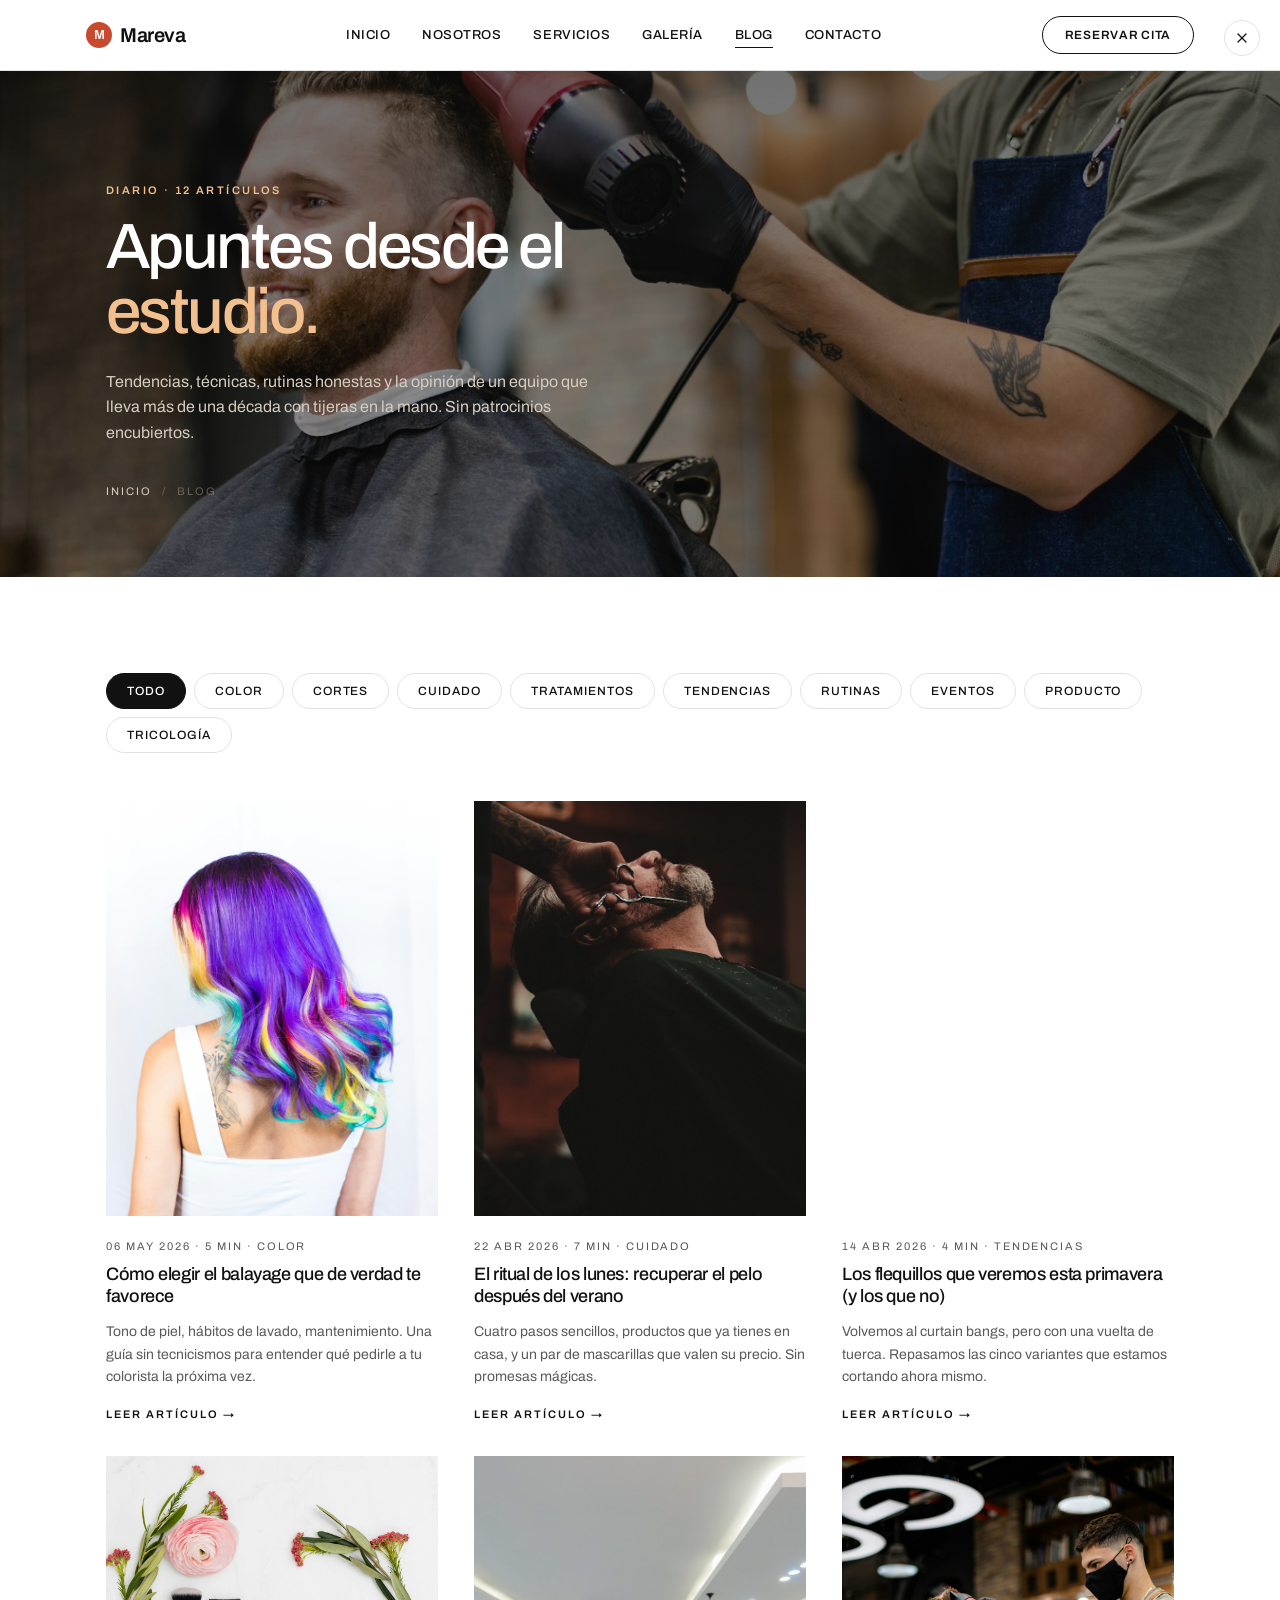
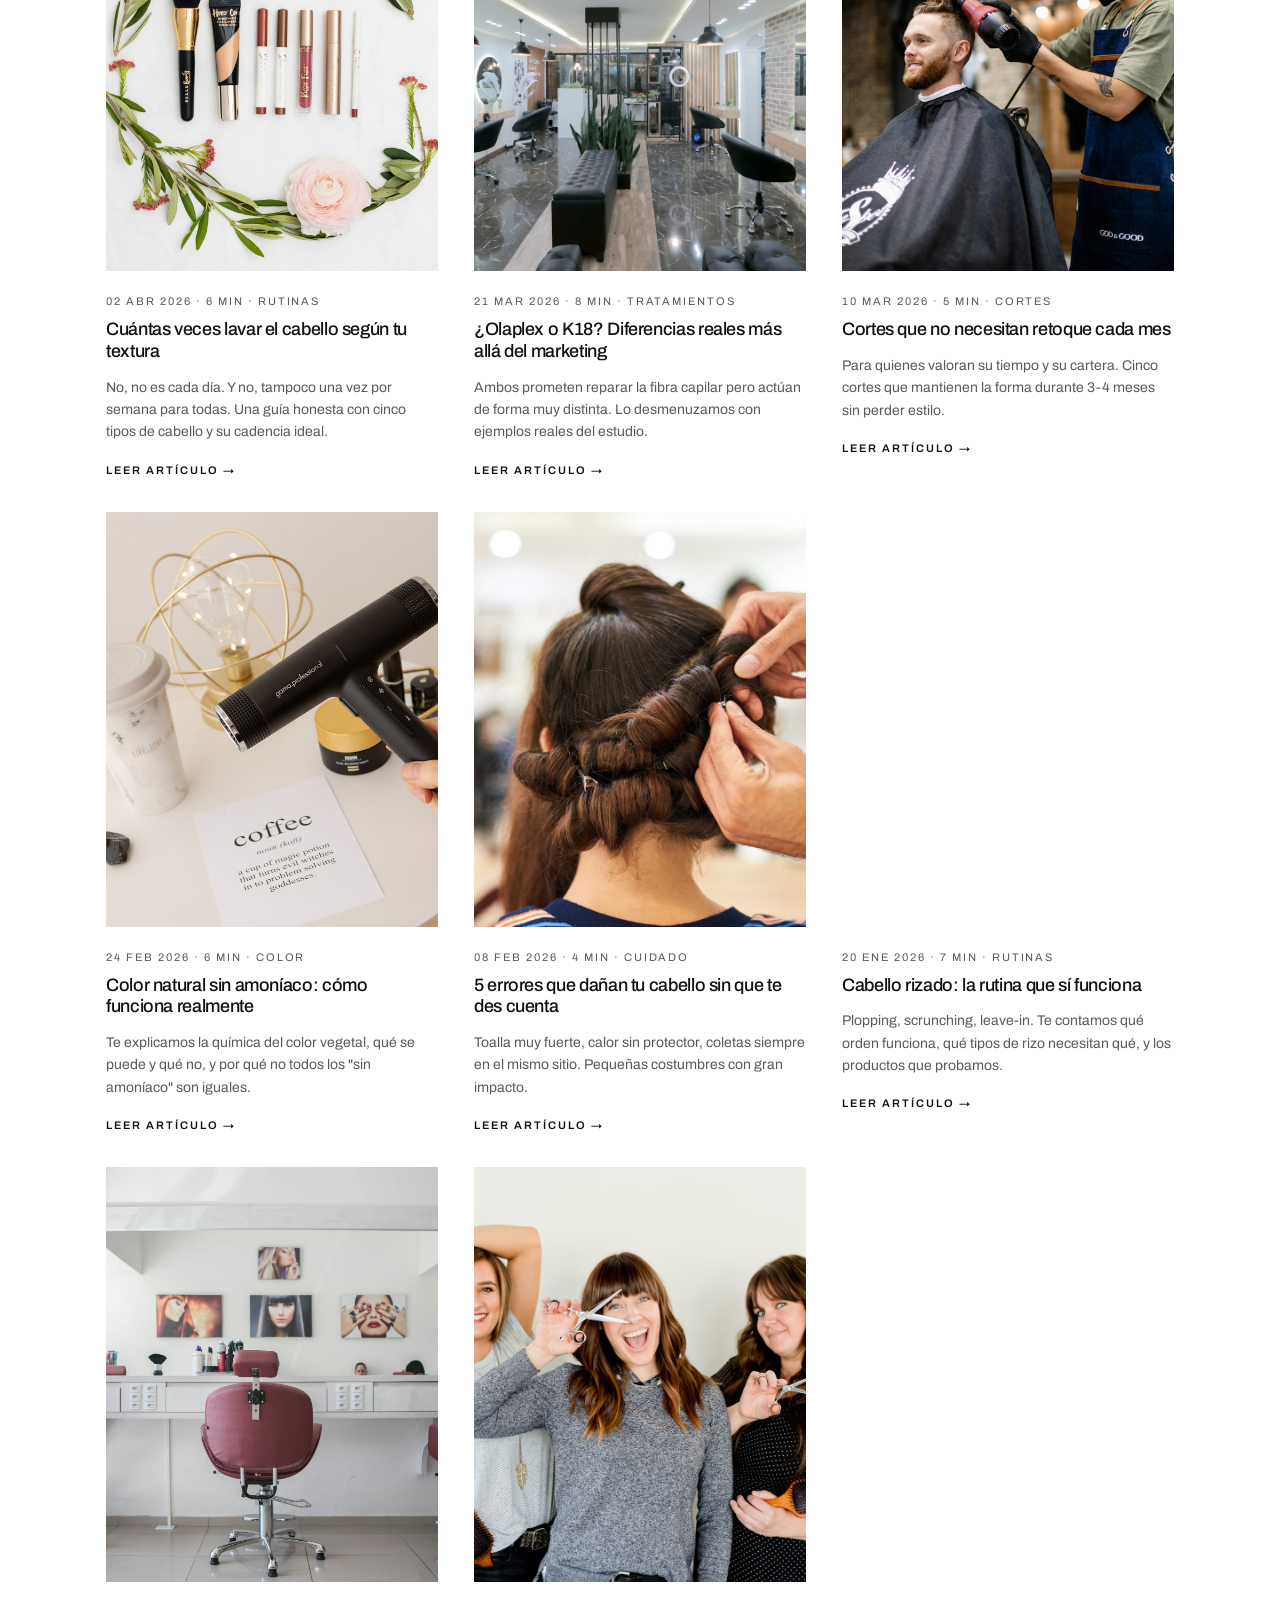
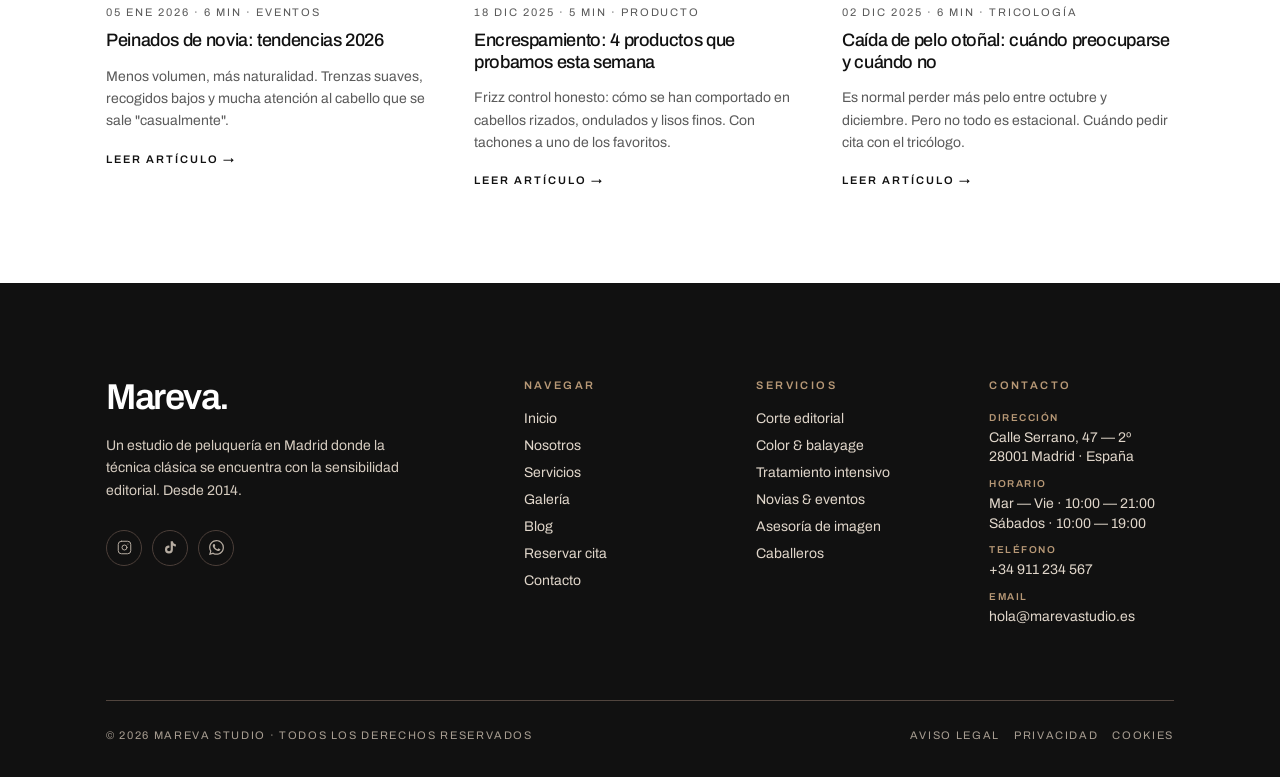
==== commit 6d5cd385: "add: mejora de bugs" ====
--- a/blog.html
+++ b/blog.html
@@ -21,7 +21,6 @@
       <a href="servicios.html">Servicios</a>
       <a href="galeria.html">Galería</a>
       <a href="blog.html" class="active">Blog</a>
-      <a href="reservas.html">Reseñas</a>
       <a href="contacto.html">Contacto</a>
     </nav>
     <a href="reservas.html" class="nav-cta">Reservar cita</a>
@@ -45,22 +44,6 @@
   <div class="inner">
     <div class="blog-categories reveal" id="blog-categories"></div>
     <div id="blog-full" class="blog-grid stagger reveal"></div>
-  </div>
-</section>
-
-<!-- ============ NEWSLETTER ============ -->
-<section style="padding-bottom:120px">
-  <div class="inner">
-    <div class="newsletter reveal">
-      <div>
-        <h3>Recibe el diario en tu email.</h3>
-        <p>Una vez al mes te mandamos los nuevos artículos, descuentos exclusivos para suscriptoras y un par de productos que estamos probando esa semana.</p>
-      </div>
-      <form class="newsletter-form" data-pretty>
-        <input type="email" required placeholder="tu@email.com" />
-        <button type="submit">Suscribirme →</button>
-      </form>
-    </div>
   </div>
 </section>
 
--- a/styles.css
+++ b/styles.css
@@ -113,17 +113,38 @@
   width:40px;height:40px;border:1px solid currentColor;border-radius:50%;
   align-items:center;justify-content:center;
   position:relative;
+  transition:border-color .3s, transform .3s var(--ease);
 }
 .menu-toggle span{
-  width:16px;height:1px;background:currentColor;
+  width:16px;height:1.5px;background:currentColor;
   position:absolute;left:50%;top:50%;transform:translate(-50%,-50%);
-  transition:transform .25s var(--ease), opacity .2s;
+  transition:transform .35s var(--ease), opacity .25s, width .25s var(--ease);
+  transform-origin:center;
 }
 .menu-toggle span:nth-child(1){transform:translate(-50%,-5px)}
 .menu-toggle span:nth-child(3){transform:translate(-50%,5px)}
-.menu-open .menu-toggle span:nth-child(1){transform:translate(-50%,0) rotate(45deg)}
-.menu-open .menu-toggle span:nth-child(2){opacity:0}
-.menu-open .menu-toggle span:nth-child(3){transform:translate(-50%,0) rotate(-45deg)}
+/* Burger → X */
+.menu-open .menu-toggle{transform:rotate(90deg)}
+.menu-open .menu-toggle span:nth-child(1){
+  transform:translate(-50%,0) rotate(45deg);
+  width:18px;
+}
+.menu-open .menu-toggle span:nth-child(2){opacity:0;width:0}
+.menu-open .menu-toggle span:nth-child(3){
+  transform:translate(-50%,0) rotate(-45deg);
+  width:18px;
+}
+/* Botón cerrar dentro del nav */
+.nav-close{
+  position:absolute;top:20px;right:20px;
+  width:36px;height:36px;border-radius:50%;
+  border:1px solid var(--line);
+  display:flex;align-items:center;justify-content:center;
+  background:transparent;cursor:pointer;
+  transition:background .2s, transform .2s;
+}
+.nav-close:hover{background:var(--bg-2);transform:rotate(90deg)}
+.nav-close svg{width:16px;height:16px;display:block}
 
 /* =================== HERO HOME =================== */
 .hero{
@@ -901,18 +922,23 @@
 
 /* Marcas / partners */
 .brands-strip{
-  display:grid;grid-template-columns:repeat(6,1fr);gap:24px;
-  margin-top:48px;border-top:1px solid var(--line);border-bottom:1px solid var(--line);
-  padding:36px 0;
+  display:grid;grid-template-columns:repeat(3,1fr);gap:1px;
+  margin-top:48px;border:1px solid var(--line);
 }
 .brand-logo{
-  text-align:center;
-  font-family:var(--display);font-weight:500;font-size:22px;letter-spacing:-.02em;
-  color:var(--ink-3);
-  transition:color .25s, transform .25s var(--ease);
+  display:flex;flex-direction:column;gap:6px;
+  padding:28px 24px;border-right:1px solid var(--line);border-bottom:1px solid var(--line);
+  transition:background .2s;
   cursor:default;
 }
-.brand-logo:hover{color:var(--ink);transform:scale(1.05)}
+.brand-logo:hover{background:var(--bg-2)}
+.brand-name{
+  font-family:var(--display);font-weight:500;font-size:18px;letter-spacing:-.02em;
+  color:var(--ink);transition:color .25s;
+}
+.brand-use{
+  font-size:12px;color:var(--ink-2);line-height:1.4;letter-spacing:.03em;
+}
 
 /* =================== TESTIMONIOS =================== */
 #testimonios{
@@ -1020,6 +1046,7 @@
   margin-bottom:8px;
   transition: background .25s, transform .3s var(--ease);
 }
+.gt-ic svg{width:24px;height:24px;flex-shrink:0}
 .get-there-card:hover .gt-ic{background:var(--accent);transform:rotate(-8deg) scale(1.05)}
 
 /* =================== CONTACT CHANNELS =================== */
@@ -1039,6 +1066,7 @@
   margin-bottom:10px;
   transition:background .25s, transform .25s var(--ease);
 }
+.contact-channel .cc-ic svg{width:22px;height:22px;flex-shrink:0}
 .contact-channel:hover .cc-ic{background:var(--accent);transform:rotate(-6deg)}
 .contact-channel h4{
   font-family:var(--display);font-weight:500;font-size:18px;letter-spacing:-.02em;
@@ -1159,14 +1187,10 @@
     flex-direction:column;align-items:flex-start;justify-content:flex-start;
     padding:90px 32px 32px;gap:18px;
     transform:translateX(100%);transition:transform .35s var(--ease);
-    box-shadow:-12px 0 40px -8px rgba(17,17,17,.18);
-    z-index:60;
+    box-shadow:-4px 0 12px rgba(17,17,17,.08);
+    z-index:60;overflow-y:auto;
   }
   .menu-open .nav{transform:translateX(0)}
-  .menu-open::before{
-    content:"";position:fixed;inset:0;background:rgba(17,17,17,.45);z-index:55;
-    backdrop-filter:blur(2px);
-  }
   .nav a{font-size:15px;padding:8px 0;width:100%}
   .topbar.scrolled .nav, .topbar.is-solid .nav{color:var(--ink)}
   .menu-toggle{display:flex}
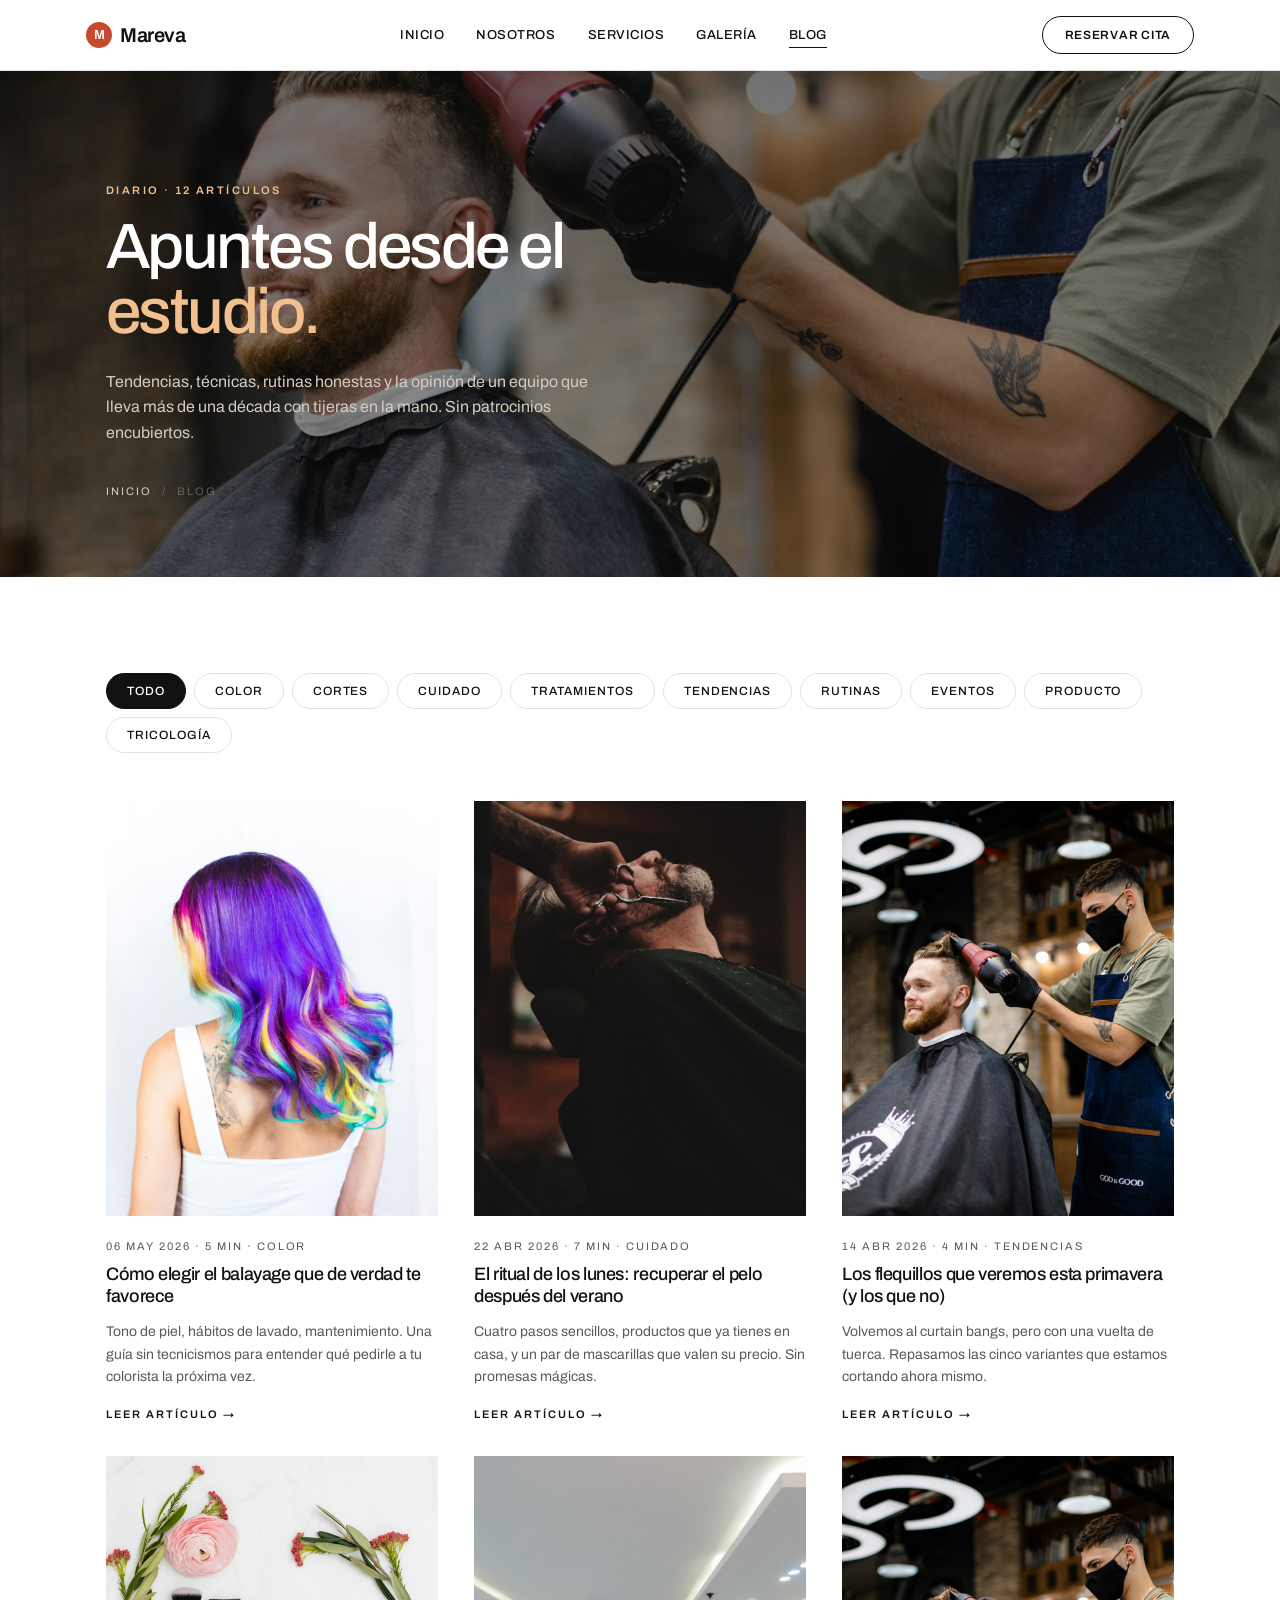
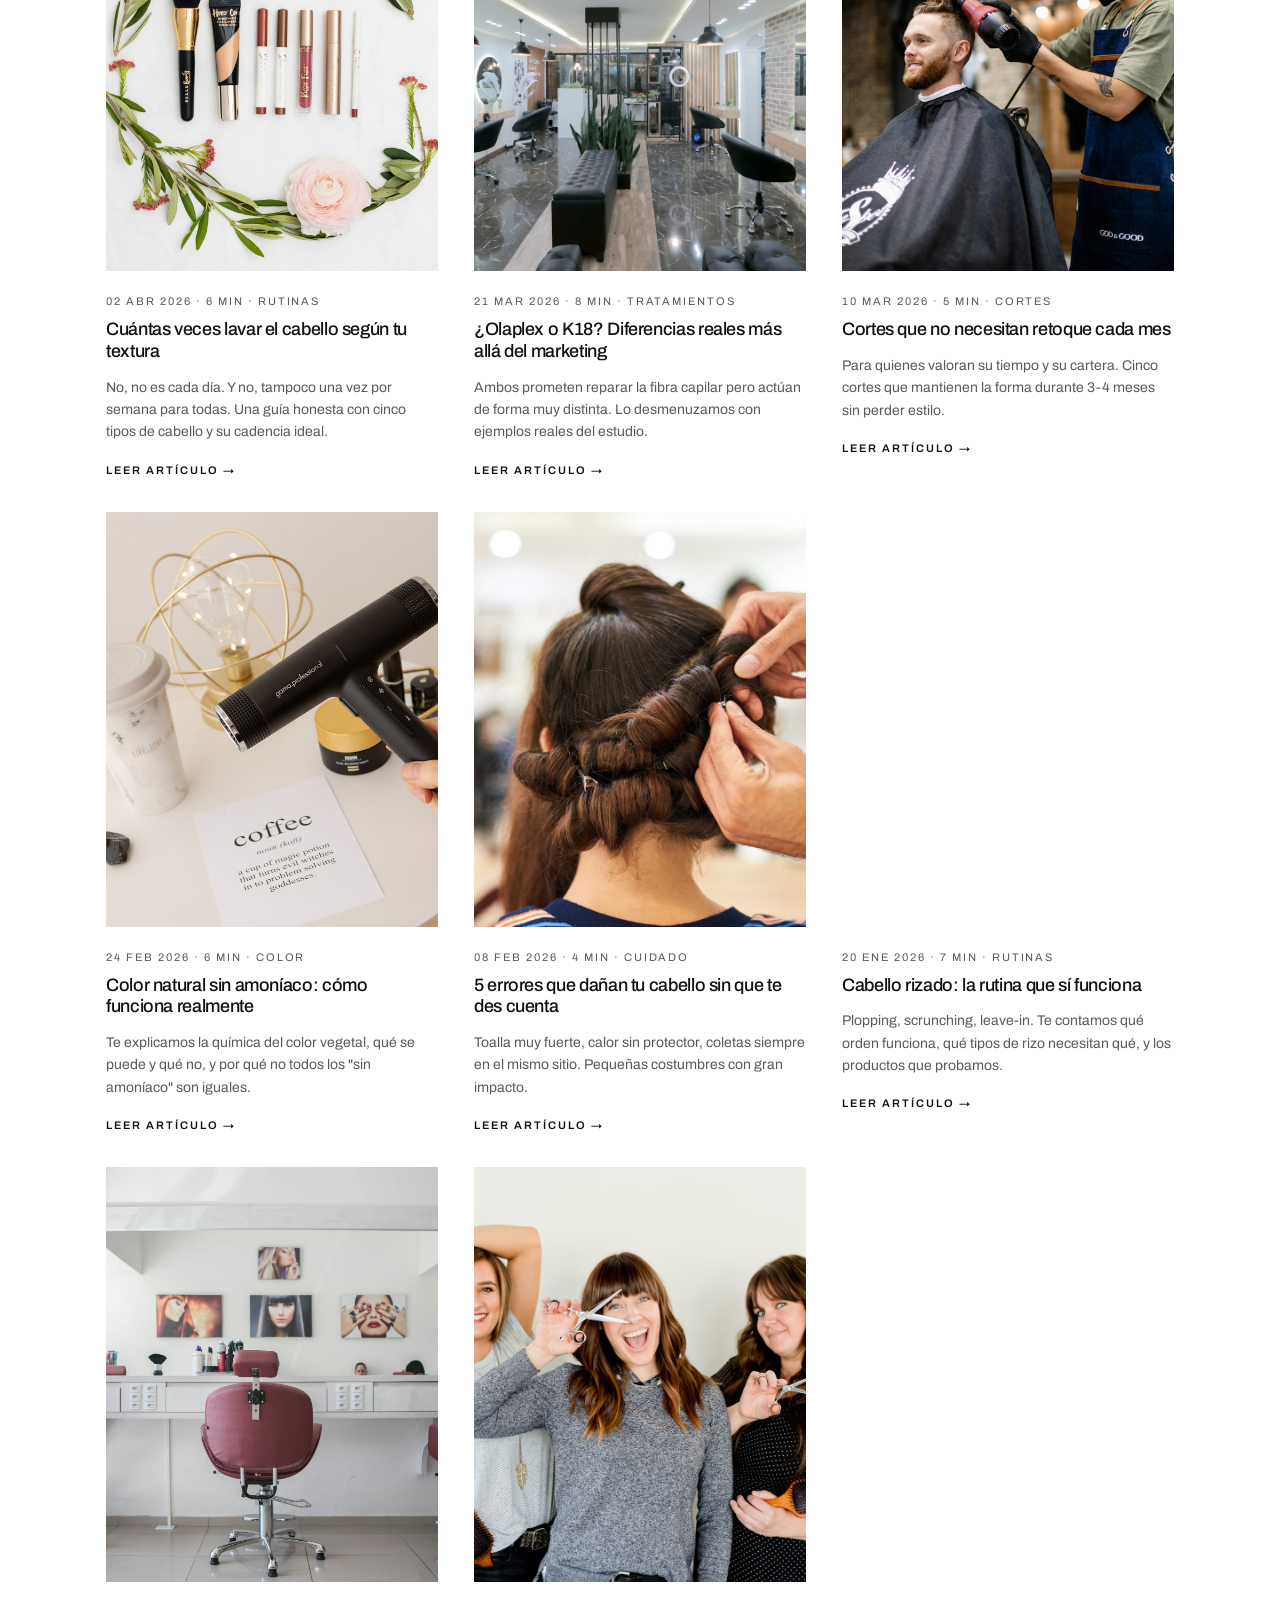
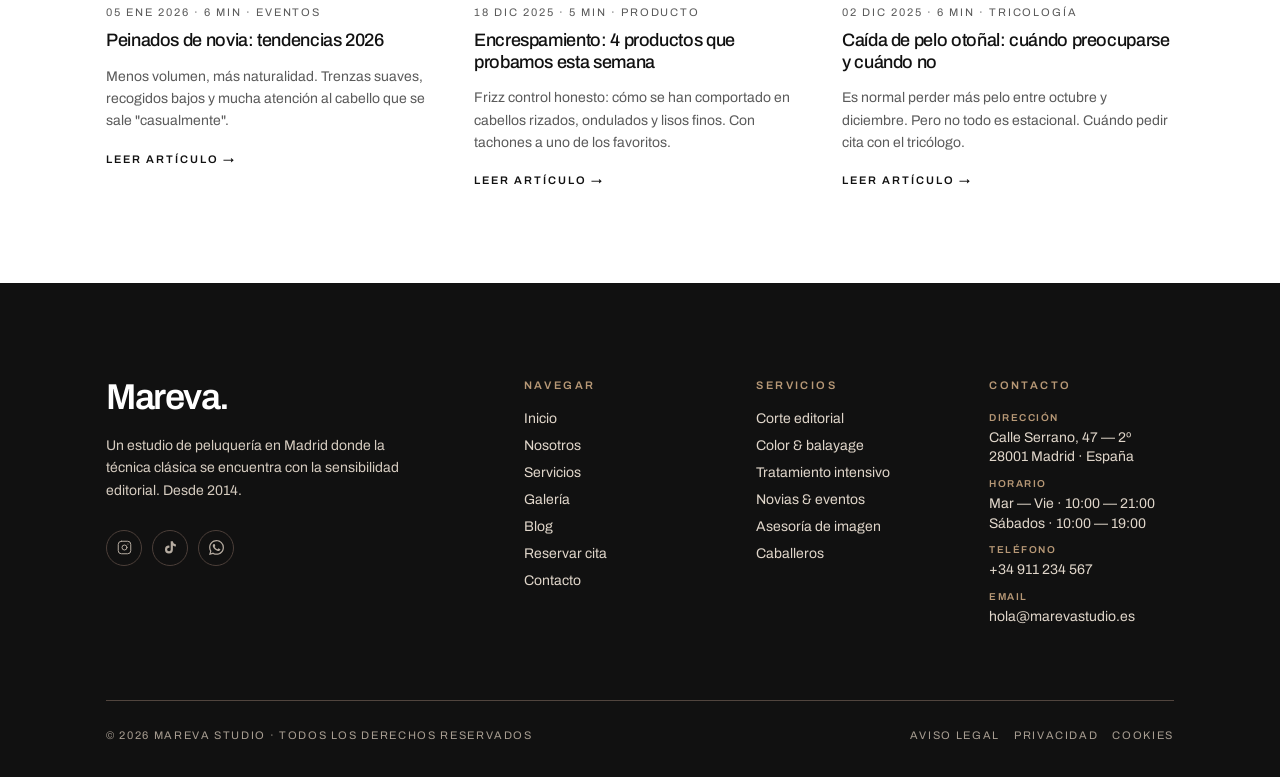
==== commit 0f94ae2b: "se mejora navegación" ====
--- a/blog.html
+++ b/blog.html
@@ -21,9 +21,8 @@
       <a href="servicios.html">Servicios</a>
       <a href="galeria.html">Galería</a>
       <a href="blog.html" class="active">Blog</a>
-      <a href="contacto.html">Contacto</a>
     </nav>
-    <a href="reservas.html" class="nav-cta">Reservar cita</a>
+    <a href="contacto.html" class="nav-cta">Reservar cita</a>
     <button class="menu-toggle" aria-label="Menú"><span></span><span></span><span></span></button>
   </div>
 </header>
@@ -59,7 +58,7 @@
           <a href="#" aria-label="WhatsApp"><svg viewBox="0 0 24 24" fill="currentColor"><path d="M17.472 14.382c-.297-.149-1.758-.867-2.03-.967-.273-.099-.471-.148-.67.15-.197.297-.767.966-.94 1.164-.173.199-.347.223-.644.075-.297-.15-1.255-.463-2.39-1.475-.883-.788-1.48-1.761-1.653-2.059-.173-.297-.018-.458.13-.606.134-.133.298-.347.446-.52.149-.174.198-.298.298-.497.099-.198.05-.371-.025-.52-.075-.149-.669-1.612-.916-2.207-.242-.579-.487-.5-.669-.51-.173-.008-.371-.01-.57-.01-.198 0-.52.074-.792.372-.272.297-1.04 1.016-1.04 2.479 0 1.462 1.065 2.875 1.213 3.074.149.198 2.096 3.2 5.077 4.487.709.306 1.262.489 1.694.625.712.227 1.36.195 1.871.118.571-.085 1.758-.719 2.006-1.413.248-.694.248-1.289.173-1.413-.074-.124-.272-.198-.57-.347m-5.421 7.403h-.004a9.87 9.87 0 01-5.031-1.378l-.361-.214-3.741.982.998-3.648-.235-.374a9.86 9.86 0 01-1.51-5.26c.001-5.45 4.436-9.884 9.888-9.884 2.64 0 5.122 1.03 6.988 2.898a9.825 9.825 0 012.893 6.994c-.003 5.45-4.437 9.884-9.885 9.884m8.413-18.297A11.815 11.815 0 0012.05 0C5.495 0 .16 5.335.157 11.892c0 2.096.547 4.142 1.588 5.945L.057 24l6.305-1.654a11.882 11.882 0 005.683 1.448h.005c6.554 0 11.89-5.335 11.893-11.893a11.821 11.821 0 00-3.48-8.413z"/></svg></a>
         </div>
       </div>
-      <div><h6>Navegar</h6><ul><li><a href="index.html">Inicio</a></li><li><a href="nosotros.html">Nosotros</a></li><li><a href="servicios.html">Servicios</a></li><li><a href="galeria.html">Galería</a></li><li><a href="blog.html">Blog</a></li><li><a href="reservas.html">Reservar cita</a></li><li><a href="contacto.html">Contacto</a></li></ul></div>
+      <div><h6>Navegar</h6><ul><li><a href="index.html">Inicio</a></li><li><a href="nosotros.html">Nosotros</a></li><li><a href="servicios.html">Servicios</a></li><li><a href="galeria.html">Galería</a></li><li><a href="blog.html">Blog</a></li><li><a href="contacto.html">Reservar cita</a></li><li><a href="contacto.html">Contacto</a></li></ul></div>
       <div><h6>Servicios</h6><ul><li><a href="servicios.html#cortes">Corte editorial</a></li><li><a href="servicios.html#color">Color &amp; balayage</a></li><li><a href="servicios.html#tratamientos">Tratamiento intensivo</a></li><li><a href="servicios.html#eventos">Novias &amp; eventos</a></li><li><a href="servicios.html#asesoria">Asesoría de imagen</a></li><li><a href="servicios.html#cortes">Caballeros</a></li></ul></div>
       <div><h6>Contacto</h6><ul class="footer-contact-list"><li><strong>Dirección</strong>Calle Serrano, 47 — 2º<br>28001 Madrid · España</li><li><strong>Horario</strong>Mar — Vie · 10:00 — 21:00<br>Sábados · 10:00 — 19:00</li><li><strong>Teléfono</strong>+34 911 234 567</li><li><strong>Email</strong>hola@marevastudio.es</li></ul></div>
     </div>
--- a/styles.css
+++ b/styles.css
@@ -106,6 +106,7 @@
 .topbar.scrolled .nav-cta:hover, .topbar.is-solid .nav-cta:hover{background:var(--ink);color:var(--bg)}
 .topbar:not(.scrolled):not(.is-solid) .nav-cta:hover{background:var(--bg);color:var(--ink)}
 .nav-cta:active{transform:scale(.97)}
+.topbar.scrolled .nav-cta.is-active, .topbar.is-solid .nav-cta.is-active{background:var(--ink);color:var(--bg)}
 
 /* Burguer menú móvil */
 .menu-toggle{
@@ -136,15 +137,20 @@
 }
 /* Botón cerrar dentro del nav */
 .nav-close{
-  position:absolute;top:20px;right:20px;
-  width:36px;height:36px;border-radius:50%;
-  border:1px solid var(--line);
-  display:flex;align-items:center;justify-content:center;
-  background:transparent;cursor:pointer;
-  transition:background .2s, transform .2s;
-}
-.nav-close:hover{background:var(--bg-2);transform:rotate(90deg)}
-.nav-close svg{width:16px;height:16px;display:block}
+  display:none;
+}
+@media(max-width:980px){
+  .nav-close{
+    position:absolute;top:20px;right:20px;
+    width:36px;height:36px;border-radius:50%;
+    border:1px solid var(--line);
+    display:flex;align-items:center;justify-content:center;
+    background:transparent;cursor:pointer;
+    transition:background .2s, transform .2s;
+  }
+  .nav-close:hover{background:var(--bg-2);transform:rotate(90deg)}
+  .nav-close svg{width:16px;height:16px;display:block}
+}
 
 /* =================== HERO HOME =================== */
 .hero{
@@ -329,7 +335,7 @@
 }
 
 /* =================== SERVICIOS (lista filas) =================== */
-#servicios{background:var(--bg-2)}
+#servicios{background:var(--bg)}
 .services-grid{
   display:flex;flex-direction:column;
   border-top:1px solid var(--line);
@@ -338,14 +344,15 @@
   display:grid;grid-template-columns: 1.4fr 2fr 1fr 60px;
   gap:32px;align-items:center;
   padding:38px 0;border-bottom:1px solid var(--line);
-  cursor:pointer;transition: padding .25s var(--ease), background .25s;
+  cursor:pointer;
+  background-color:var(--bg);
   position:relative;
 }
-.service-row:hover{padding-left:24px;padding-right:24px;background:var(--bg-3)}
+.service-row:hover{background-color:#e0e0e0;}
 .service-row .name{
   font-family:var(--display);font-weight:500;
   font-size: clamp(20px, 2vw, 28px);line-height:1.05;letter-spacing:-.025em;
-  transition:color .25s;
+  transition:color .25s ease-in-out;
 }
 .service-row:hover .name{color:var(--accent)}
 .service-row .desc{
@@ -361,7 +368,7 @@
 .service-row .arr{
   width:50px;height:50px;border:1px solid var(--ink);border-radius:50%;
   display:flex;align-items:center;justify-content:center;
-  transition: background .25s, color .25s, transform .25s;
+  transition:background .25s ease-in-out, color .25s ease-in-out, transform .25s ease-in-out;
 }
 .service-row:hover .arr{background:var(--ink);color:var(--bg);transform:rotate(-45deg)}
 
@@ -779,6 +786,52 @@
 .booking-info-card h4{font-family:var(--display);font-weight:500;font-size:18px;letter-spacing:-.02em}
 .booking-info-card p{font-size:13px;color:var(--ink-2);line-height:1.55}
 
+/* Contact unified layout */
+.contact-unified{display:grid;grid-template-columns:1fr 1fr;gap:80px;padding-top:60px}
+.cu-left,.cu-right{}
+.cu-channels{display:flex;flex-direction:column;gap:0}
+.cu-channel{
+  display:flex;align-items:flex-start;gap:16px;
+  padding:16px 0;border-bottom:1px solid var(--line);
+  text-decoration:none;color:var(--ink);
+  transition:color .2s;
+}
+.cu-channel:first-child{border-top:1px solid var(--line)}
+.cu-channel:hover{color:var(--accent)}
+.cu-ic{width:36px;height:36px;flex-shrink:0;display:flex;align-items:center;justify-content:center}
+.cu-ic svg{width:18px;height:18px}
+.cu-channel h4{font-size:15px;font-weight:500;margin-bottom:3px}
+.cu-channel p{font-size:13px;color:var(--ink-2);line-height:1.45}
+.cu-info{display:flex;flex-direction:column;gap:0}
+.cu-info-row{
+  display:grid;grid-template-columns:100px 1fr;gap:16px;
+  padding:16px 0;border-bottom:1px solid var(--line);
+}
+.cu-info-row:first-child{border-top:1px solid var(--line)}
+.cu-info-row .k{font-size:11px;letter-spacing:.08em;text-transform:uppercase;color:var(--ink-2);padding-top:2px}
+.cu-info-row .v{font-size:14px;line-height:1.6;display:flex;flex-direction:column;gap:2px}
+
+/* Booking channels */
+.booking-channels{display:flex;flex-direction:column;gap:2px}
+.booking-channel{
+  display:flex;align-items:center;gap:28px;
+  padding:36px 40px;border:1px solid var(--line);
+  text-decoration:none;color:var(--ink);
+  transition:border-color .2s, background .2s;
+}
+.booking-channel:hover{border-color:var(--ink);background:var(--bg-2)}
+.bc-icon{
+  width:52px;height:52px;flex-shrink:0;
+  display:flex;align-items:center;justify-content:center;
+  border:1px solid var(--line);
+}
+.bc-icon svg{width:22px;height:22px}
+.bc-body{flex:1}
+.bc-body h4{font-family:var(--display);font-size:20px;font-weight:500;letter-spacing:-.02em;margin-bottom:6px}
+.bc-body p{font-size:14px;color:var(--ink-2);line-height:1.5}
+.bc-arrow{font-size:20px;flex-shrink:0;transition:transform .2s}
+.booking-channel:hover .bc-arrow{transform:translateX(4px)}
+
 .hours-grid{
   display:grid;grid-template-columns:repeat(4,1fr);gap:18px;margin-top:36px;
 }
@@ -963,7 +1016,7 @@
 }
 .rating-google svg{width:18px;height:18px;flex-shrink:0}
 
-.testimonios-carousel{position:relative;overflow:hidden}
+.testimonios-carousel{position:relative;overflow:visible;clip-path:inset(-20px 0px 0px 0px)}
 .testimonios-track{
   display:flex;transition:transform .5s cubic-bezier(.4,0,.2,1);
 }
@@ -1168,6 +1221,9 @@
   transition-delay: calc(var(--d, 0) * 70ms);
 }
 .stagger.is-visible > *{opacity:1;transform:none}
+.stagger > .service-row, .service-row.reveal{
+  transition: opacity .7s var(--ease), transform .7s var(--ease), background-color .5s ease-in-out;
+}
 
 /* =================== RESPONSIVE =================== */
 @media (max-width: 1080px){
@@ -1217,6 +1273,10 @@
   .post-img{aspect-ratio: 16/9}
 
   .team-grid, .pillars-grid, .awards-grid, .arrive-grid, .booking-info-grid, .hours-grid, .packs-grid, .addons-grid{grid-template-columns:1fr}
+  .booking-channel{padding:24px 20px;gap:18px}
+  .bc-icon{width:42px;height:42px}
+  .bc-body h4{font-size:17px}
+  .contact-unified{grid-template-columns:1fr;gap:48px}
   .brands-strip{grid-template-columns:repeat(2,1fr)}
   .timeline-item{grid-template-columns:1fr;gap:8px}
 
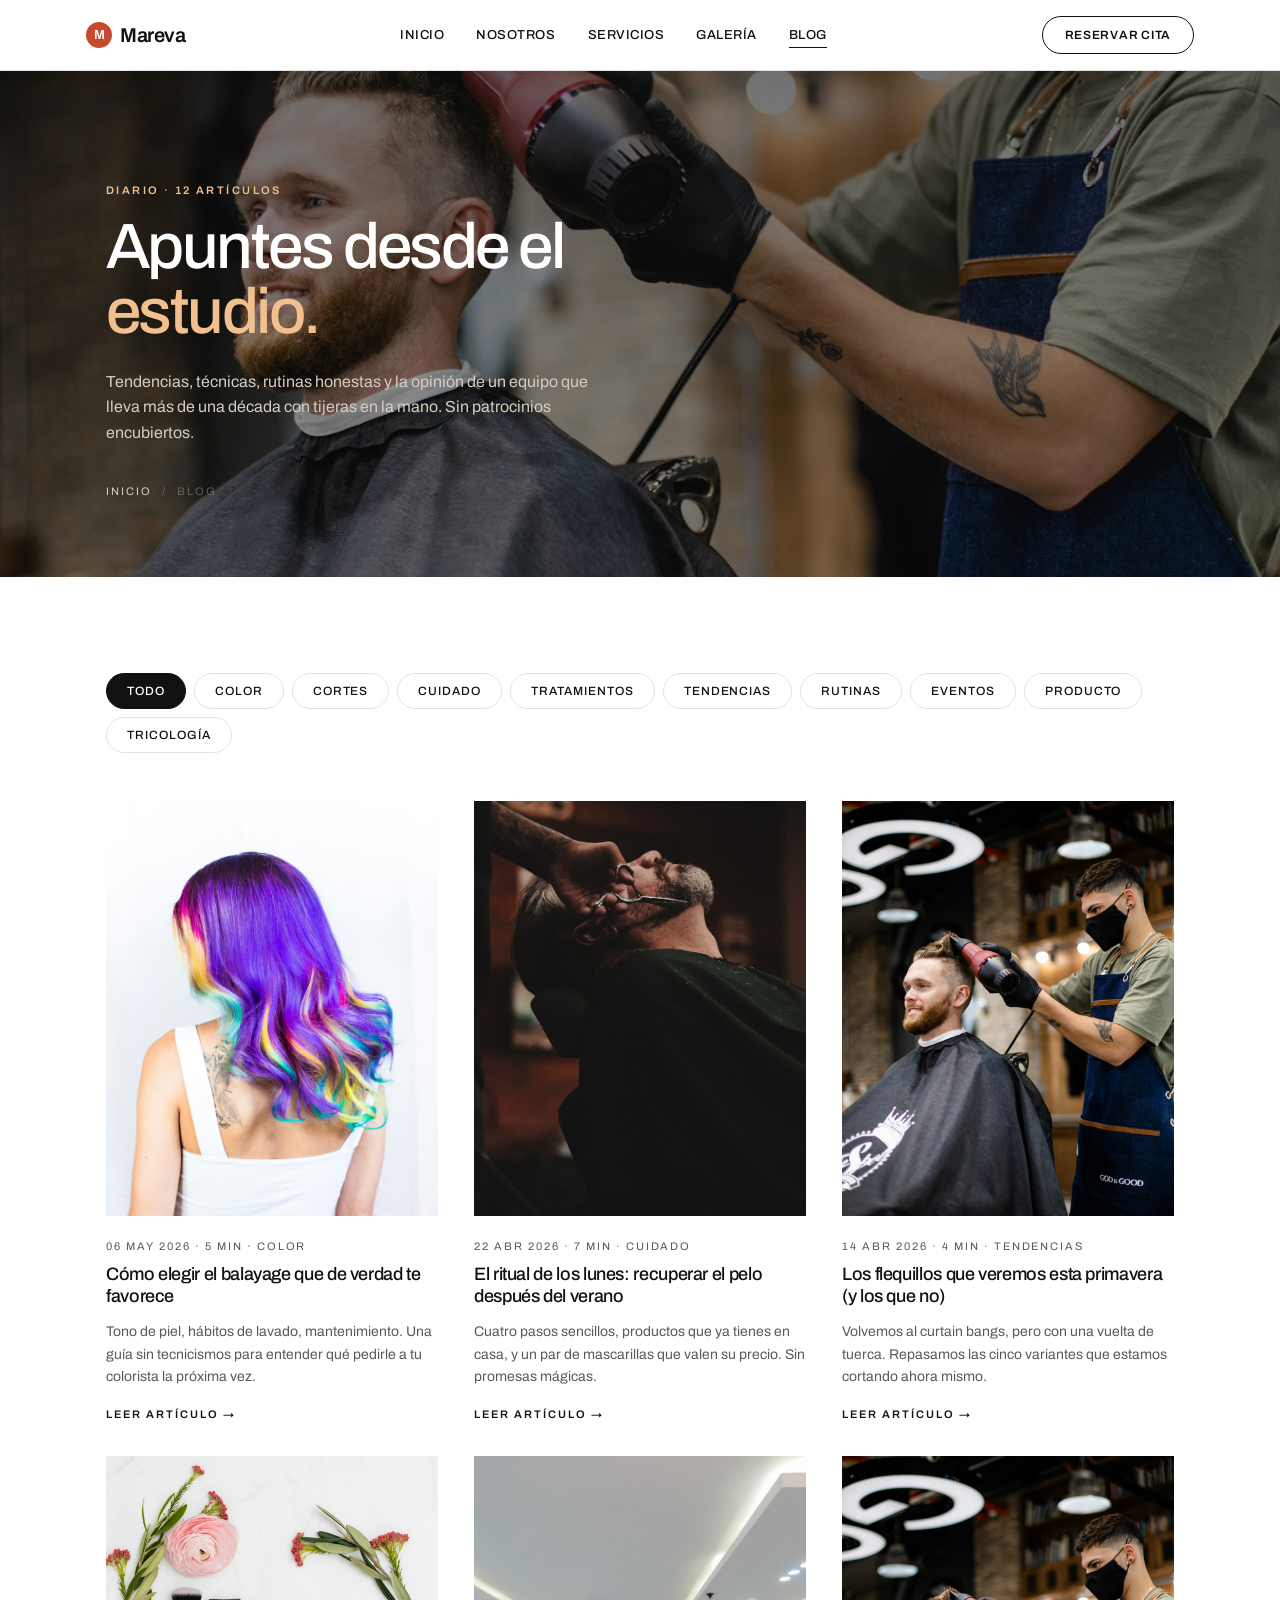
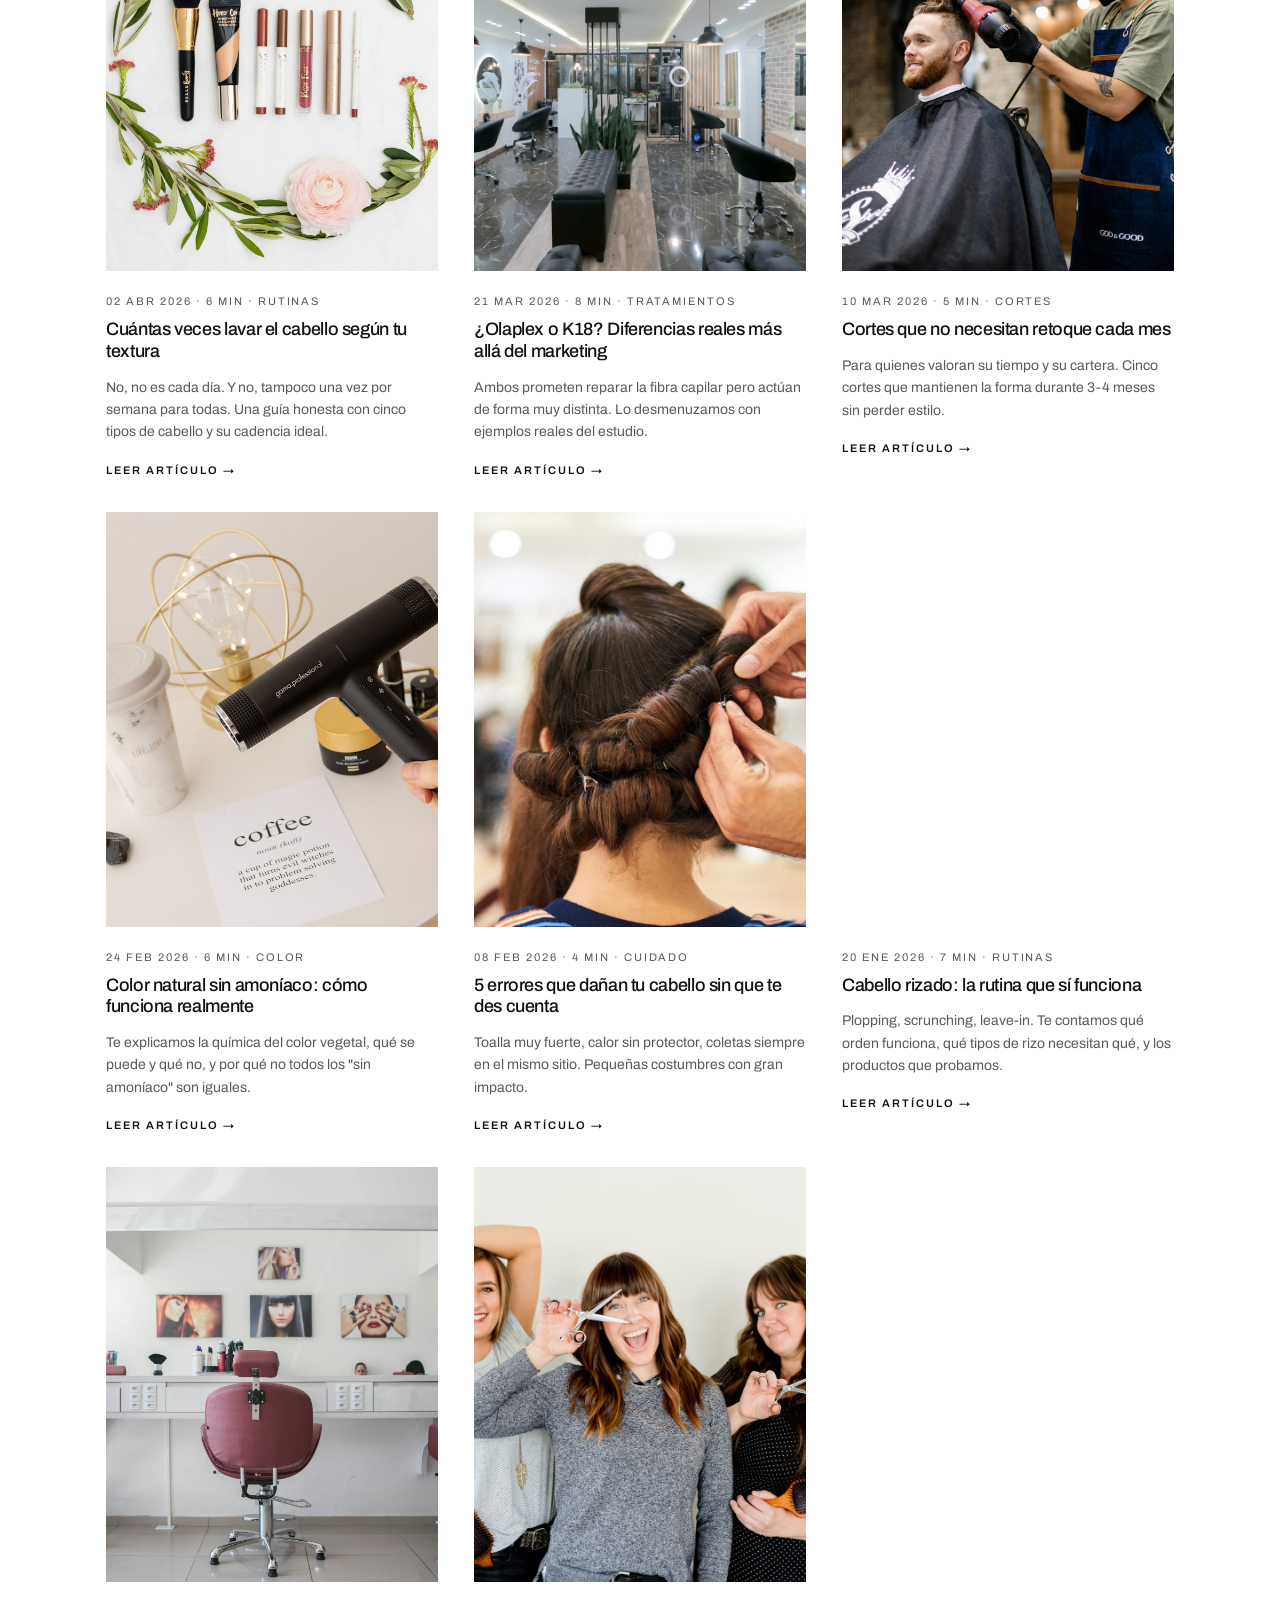
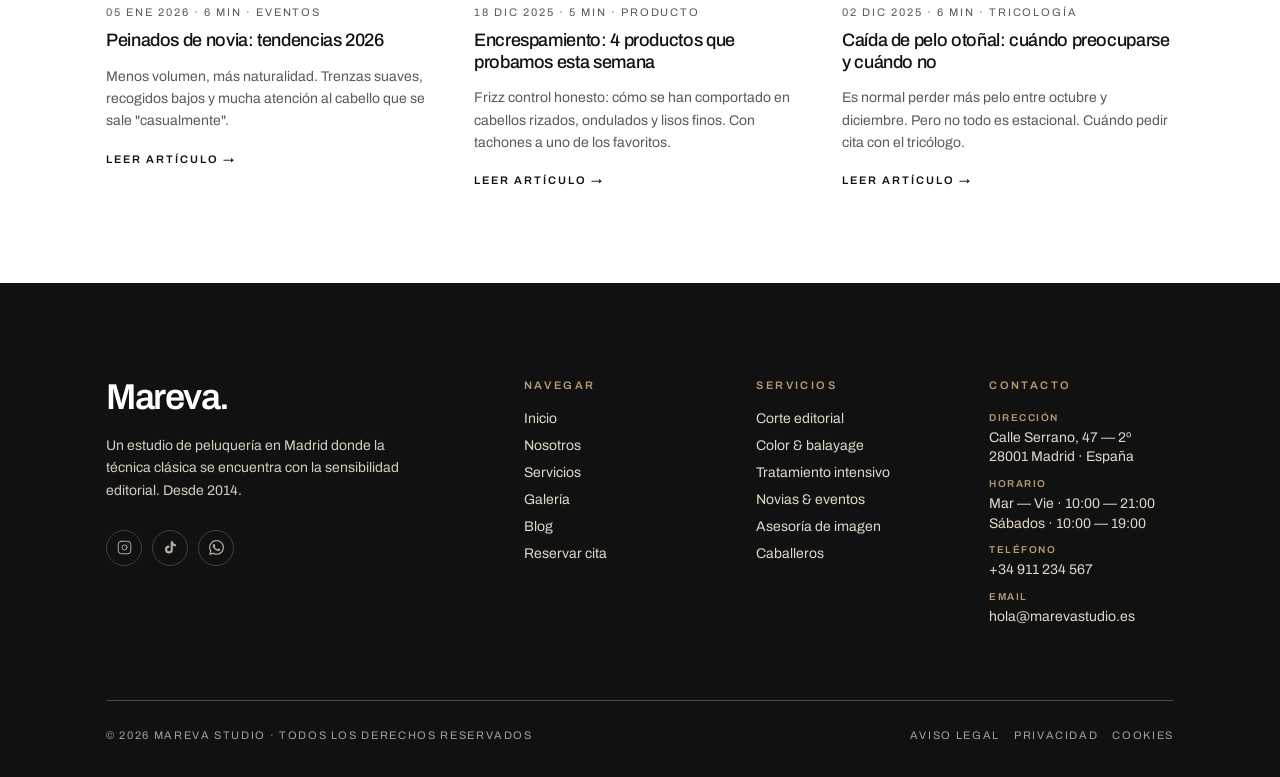
==== commit e3452ccb: "se simplifica contenido" ====
--- a/blog.html
+++ b/blog.html
@@ -58,7 +58,7 @@
           <a href="#" aria-label="WhatsApp"><svg viewBox="0 0 24 24" fill="currentColor"><path d="M17.472 14.382c-.297-.149-1.758-.867-2.03-.967-.273-.099-.471-.148-.67.15-.197.297-.767.966-.94 1.164-.173.199-.347.223-.644.075-.297-.15-1.255-.463-2.39-1.475-.883-.788-1.48-1.761-1.653-2.059-.173-.297-.018-.458.13-.606.134-.133.298-.347.446-.52.149-.174.198-.298.298-.497.099-.198.05-.371-.025-.52-.075-.149-.669-1.612-.916-2.207-.242-.579-.487-.5-.669-.51-.173-.008-.371-.01-.57-.01-.198 0-.52.074-.792.372-.272.297-1.04 1.016-1.04 2.479 0 1.462 1.065 2.875 1.213 3.074.149.198 2.096 3.2 5.077 4.487.709.306 1.262.489 1.694.625.712.227 1.36.195 1.871.118.571-.085 1.758-.719 2.006-1.413.248-.694.248-1.289.173-1.413-.074-.124-.272-.198-.57-.347m-5.421 7.403h-.004a9.87 9.87 0 01-5.031-1.378l-.361-.214-3.741.982.998-3.648-.235-.374a9.86 9.86 0 01-1.51-5.26c.001-5.45 4.436-9.884 9.888-9.884 2.64 0 5.122 1.03 6.988 2.898a9.825 9.825 0 012.893 6.994c-.003 5.45-4.437 9.884-9.885 9.884m8.413-18.297A11.815 11.815 0 0012.05 0C5.495 0 .16 5.335.157 11.892c0 2.096.547 4.142 1.588 5.945L.057 24l6.305-1.654a11.882 11.882 0 005.683 1.448h.005c6.554 0 11.89-5.335 11.893-11.893a11.821 11.821 0 00-3.48-8.413z"/></svg></a>
         </div>
       </div>
-      <div><h6>Navegar</h6><ul><li><a href="index.html">Inicio</a></li><li><a href="nosotros.html">Nosotros</a></li><li><a href="servicios.html">Servicios</a></li><li><a href="galeria.html">Galería</a></li><li><a href="blog.html">Blog</a></li><li><a href="contacto.html">Reservar cita</a></li><li><a href="contacto.html">Contacto</a></li></ul></div>
+      <div><h6>Navegar</h6><ul><li><a href="index.html">Inicio</a></li><li><a href="nosotros.html">Nosotros</a></li><li><a href="servicios.html">Servicios</a></li><li><a href="galeria.html">Galería</a></li><li><a href="blog.html">Blog</a></li><li><a href="contacto.html">Reservar cita</a></li></ul></div>
       <div><h6>Servicios</h6><ul><li><a href="servicios.html#cortes">Corte editorial</a></li><li><a href="servicios.html#color">Color &amp; balayage</a></li><li><a href="servicios.html#tratamientos">Tratamiento intensivo</a></li><li><a href="servicios.html#eventos">Novias &amp; eventos</a></li><li><a href="servicios.html#asesoria">Asesoría de imagen</a></li><li><a href="servicios.html#cortes">Caballeros</a></li></ul></div>
       <div><h6>Contacto</h6><ul class="footer-contact-list"><li><strong>Dirección</strong>Calle Serrano, 47 — 2º<br>28001 Madrid · España</li><li><strong>Horario</strong>Mar — Vie · 10:00 — 21:00<br>Sábados · 10:00 — 19:00</li><li><strong>Teléfono</strong>+34 911 234 567</li><li><strong>Email</strong>hola@marevastudio.es</li></ul></div>
     </div>
--- a/styles.css
+++ b/styles.css
@@ -885,11 +885,19 @@
 .team-card{
   display:flex;flex-direction:column;cursor:default;
 }
+.team-photo-wrap{position:relative;margin-bottom:20px}
+.team-photo-badge{
+  position:absolute;top:12px;left:12px;z-index:2;
+  background:rgba(17,17,17,.7);color:#fff;
+  font-size:11px;letter-spacing:.06em;text-transform:uppercase;
+  padding:5px 10px;pointer-events:none;
+}
 .team-photo{
-  aspect-ratio:3/4;margin-bottom:20px;
+  aspect-ratio:3/4;
   background-size:cover;background-position:center;
   position:relative;overflow:hidden;
   transition:transform .35s var(--ease);
+  filter:blur(4px);
 }
 .team-photo::after{
   content:'';position:absolute;inset:0;
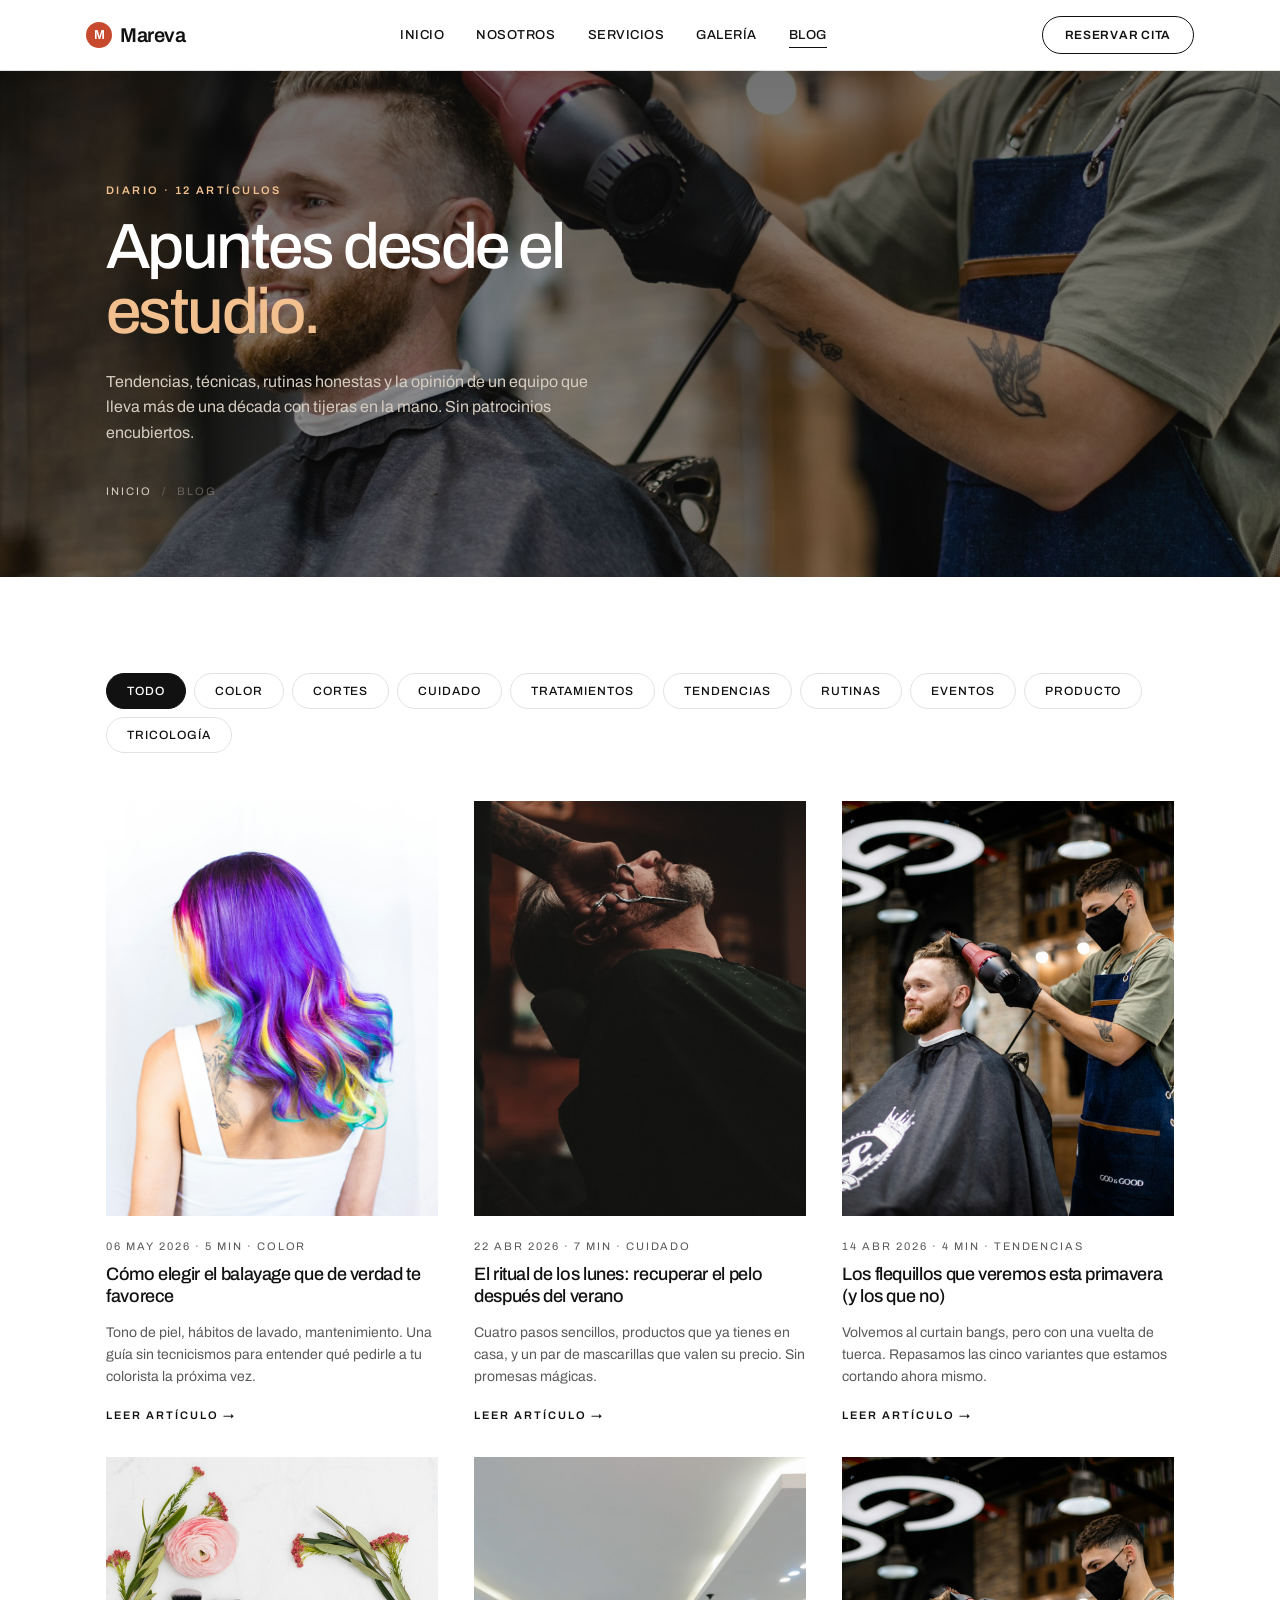
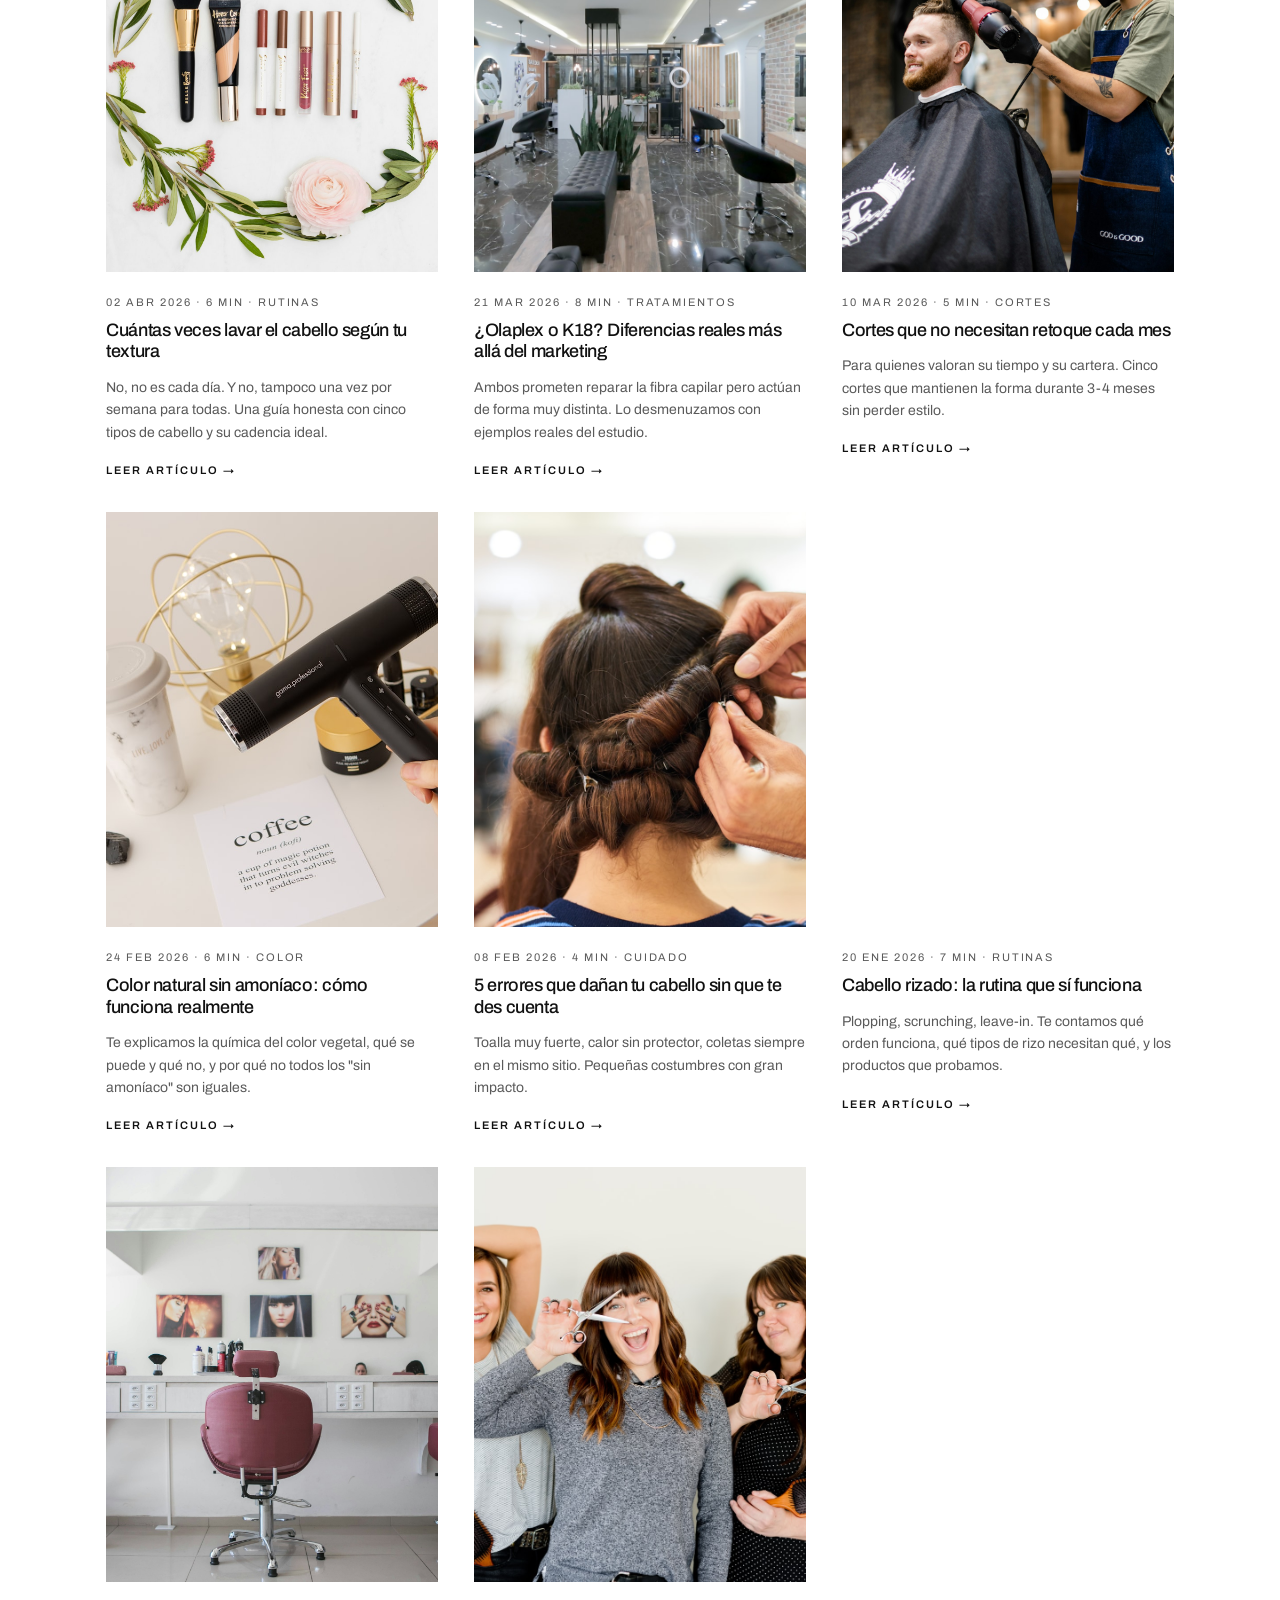
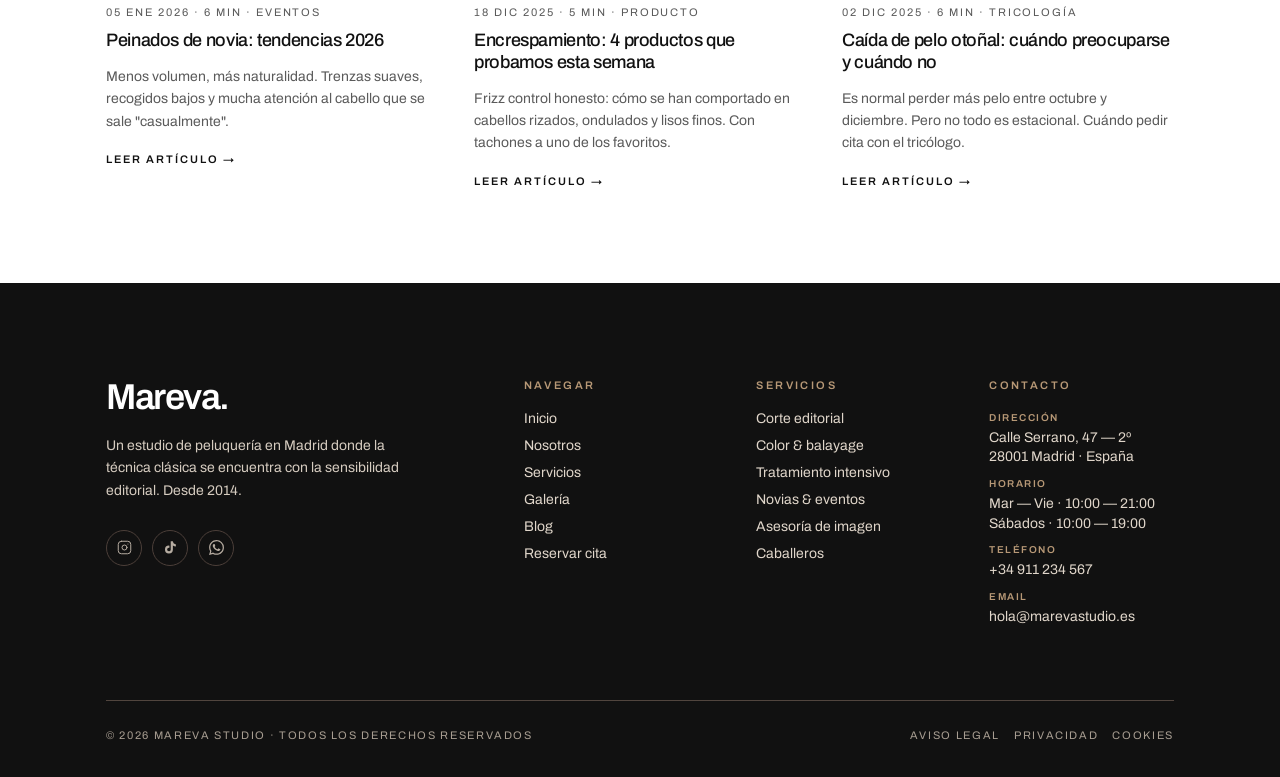
==== commit 778f4265: "mejoras" ====
--- a/blog.html
+++ b/blog.html
@@ -41,8 +41,8 @@
 <!-- ============ FILTROS + LISTADO ============ -->
 <section>
   <div class="inner">
-    <div class="blog-categories reveal" id="blog-categories"></div>
-    <div id="blog-full" class="blog-grid stagger reveal"></div>
+    <div class="blog-categories" id="blog-categories"></div>
+    <div id="blog-full" class="blog-grid"></div>
   </div>
 </section>
 
--- a/styles.css
+++ b/styles.css
@@ -26,10 +26,11 @@
 }
 
 *{box-sizing:border-box;margin:0;padding:0}
-html{scroll-behavior:smooth}
+html{scroll-behavior:smooth;overflow-x:hidden;max-width:100%}
 html,body{color:var(--ink);font-family:var(--sans);font-weight:400;-webkit-font-smoothing:antialiased}
 body{
   overflow-x:hidden;
+  max-width:100%;
   background:var(--bg);
   min-height:100vh;
 }
@@ -374,16 +375,18 @@
 
 /* Encabezado de categoría dentro de servicios.html */
 .svc-category{
-  font-family:var(--display);font-weight:500;
-  font-size:24px;letter-spacing:-.02em;
-  margin:60px 0 8px;padding-bottom:12px;
+  font-family:var(--display);font-weight:600;
+  font-size:clamp(22px, 3vw, 34px);letter-spacing:-.03em;
+  margin:72px 0 0;padding:20px 0 16px;
+  border-top:2px solid var(--ink);
   border-bottom:1px solid var(--line);
-  display:flex;justify-content:space-between;align-items:flex-end;
-  color:var(--ink);
+  display:flex;justify-content:space-between;align-items:center;
+  color:var(--ink);gap:16px;
 }
 .svc-category small{
   font-family:var(--sans);font-weight:500;font-size:11px;
   letter-spacing:.18em;text-transform:uppercase;color:var(--ink-2);
+  flex-shrink:0;
 }
 .svc-category:first-child{margin-top:0}
 
@@ -1269,8 +1272,9 @@
   .scroll-tag{display:none}
 
   .about{grid-template-columns:1fr;gap:48px}
-  .service-row{grid-template-columns: 1fr 50px;gap:14px}
+  .service-row{grid-template-columns: 1fr 44px;gap:12px}
   .service-row .desc, .service-row .price{display:none}
+  .svc-category{flex-direction:column;align-items:flex-start;gap:6px}
 
   .gallery-wrap{grid-template-columns:repeat(2,1fr)}
   .gal{grid-column: span 1 !important;height:380px !important;margin-top:0 !important}
